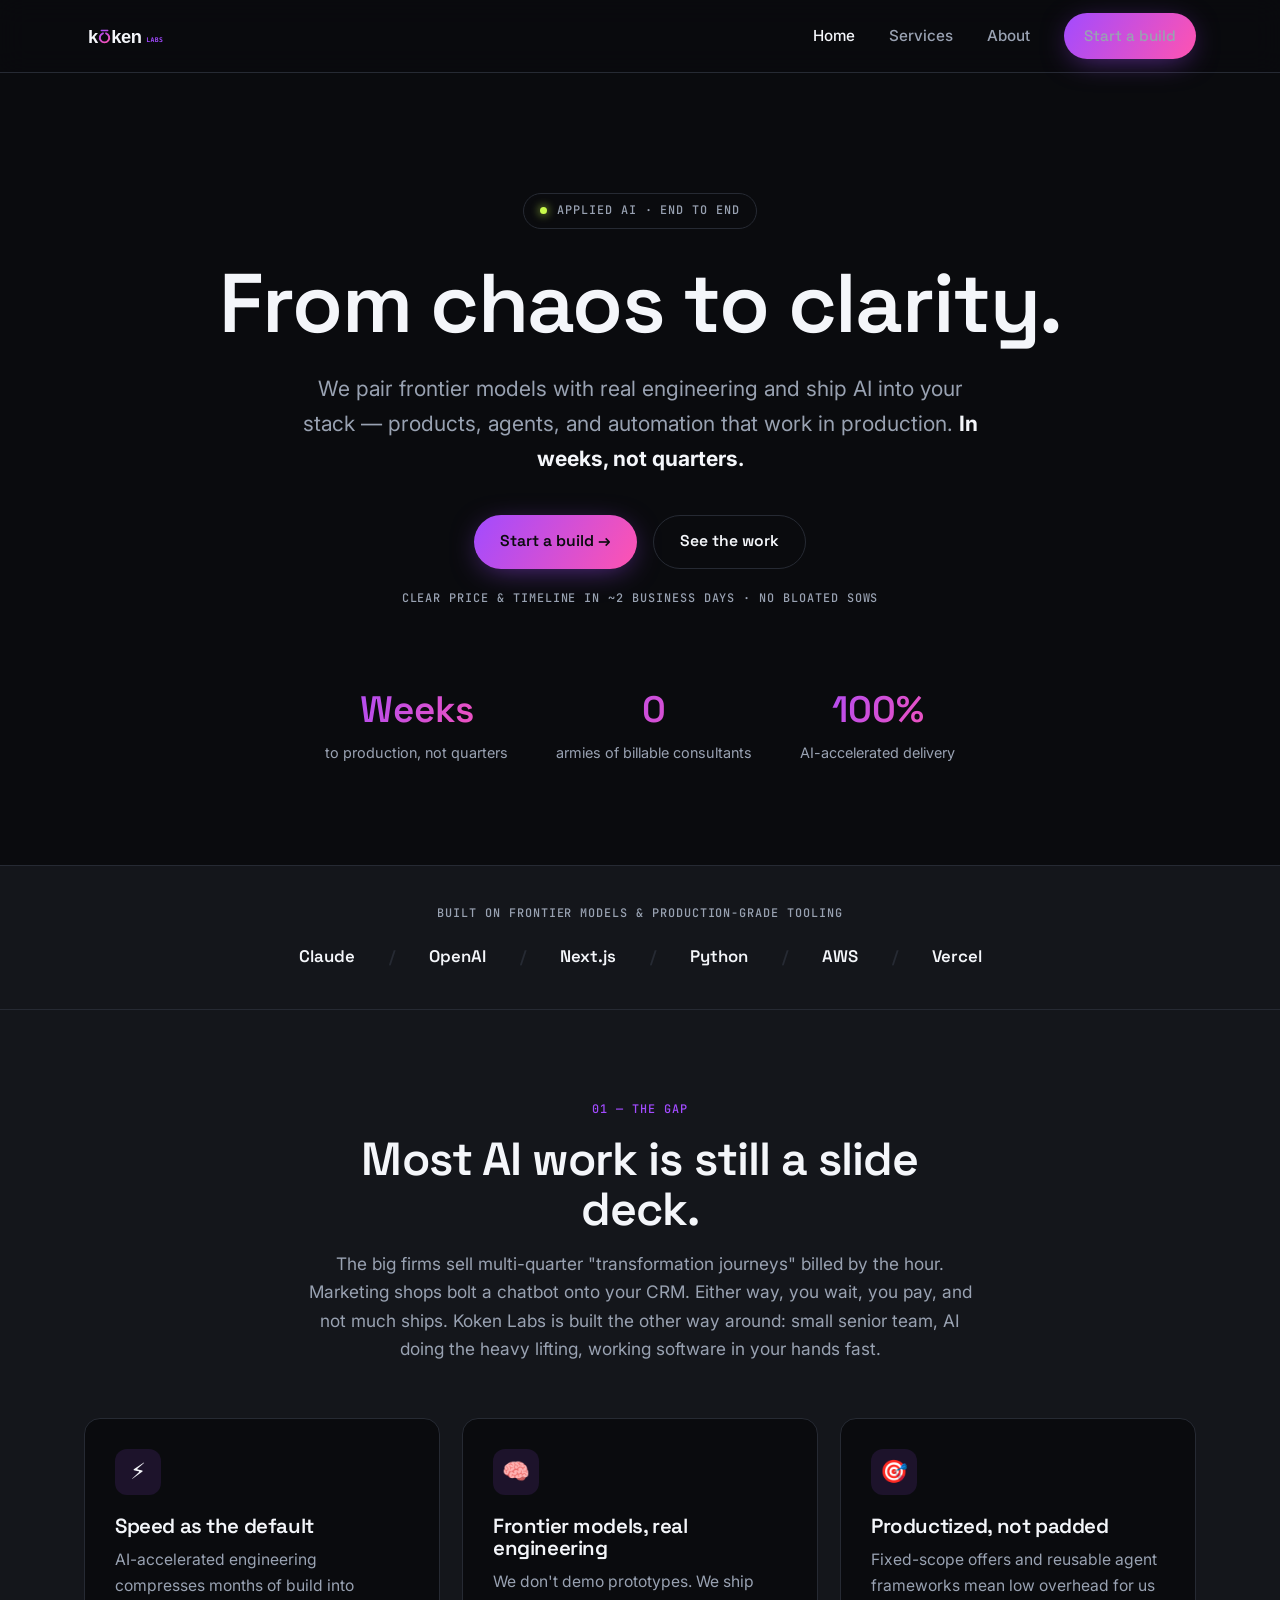
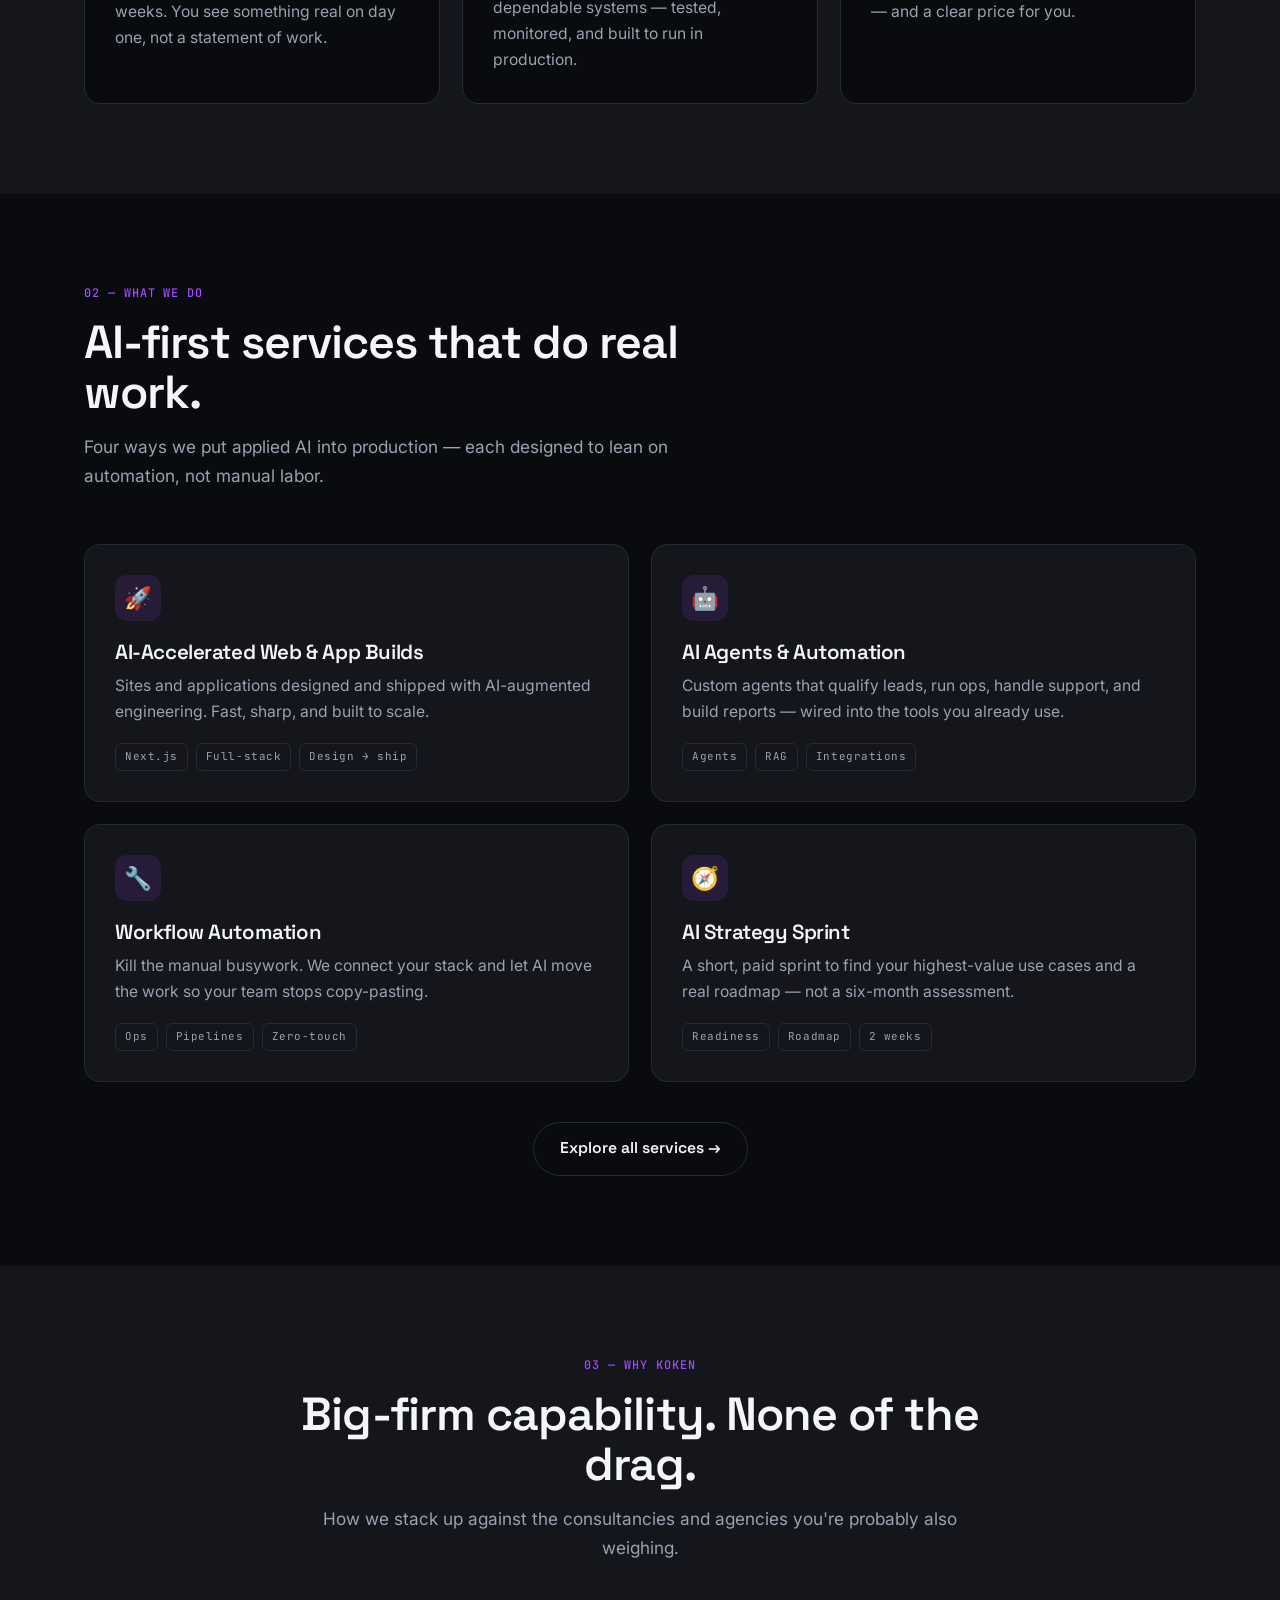
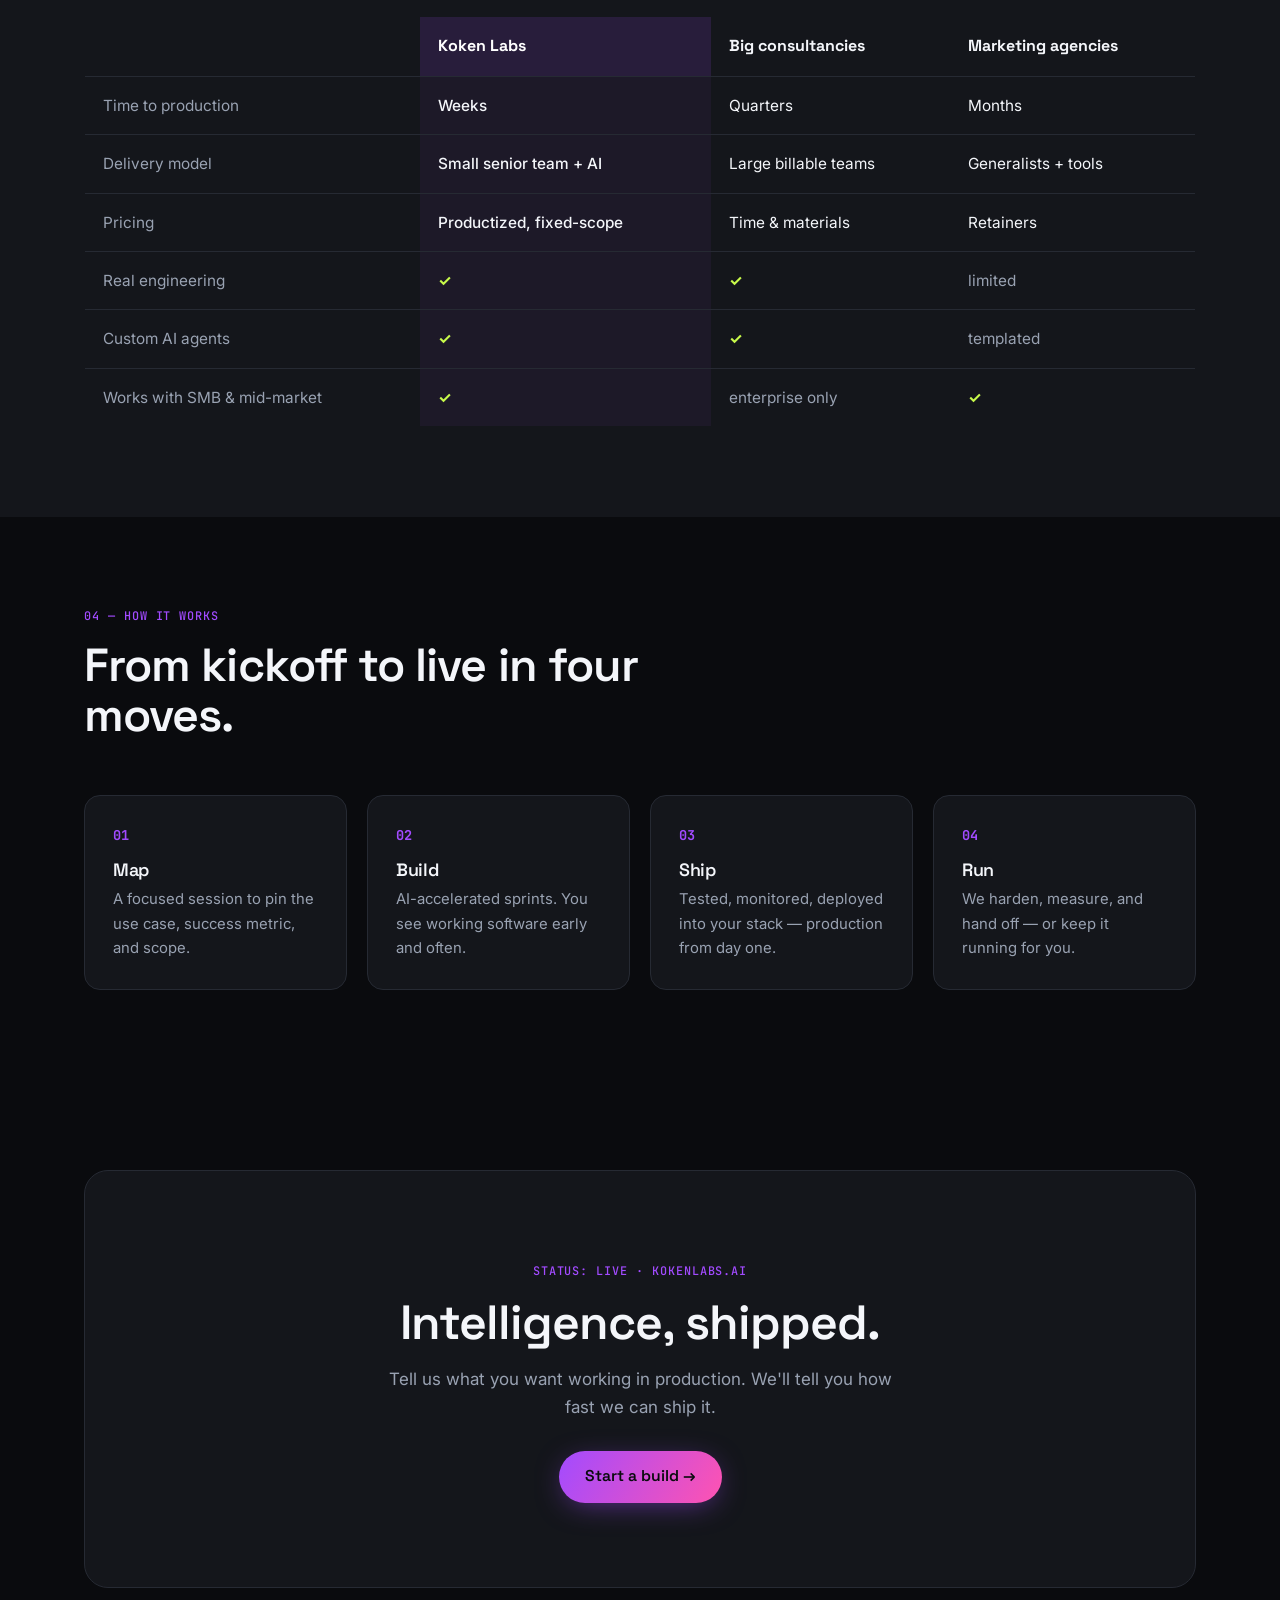
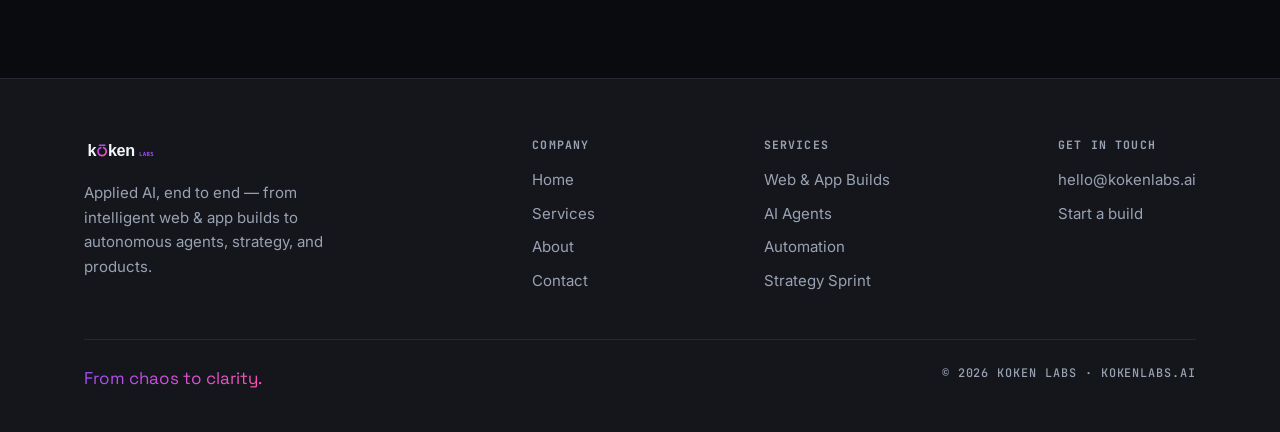
==== index.html @ 0bcb0a0f "Initial commit: Koken Labs marketing site (Home, Services, About, Contact)" ====
<!DOCTYPE html>
<html lang="en">
<head>
<meta charset="UTF-8">
<meta name="viewport" content="width=device-width, initial-scale=1.0">
<title>Koken Labs — Applied AI, shipped in weeks not quarters</title>
<meta name="description" content="Koken Labs ships AI-first products, custom agents, and workflow automation — real engineering plus frontier models, in production in weeks, not quarters.">
<link rel="canonical" href="https://kokenlabs.ai/">
<meta name="robots" content="index,follow">
<meta property="og:type" content="website">
<meta property="og:title" content="Koken Labs — Applied AI, end to end.">
<meta property="og:description" content="AI-first builds, agents, and automation shipped to production in weeks, not quarters.">
<meta property="og:url" content="https://kokenlabs.ai/">
<meta property="og:image" content="https://kokenlabs.ai/assets/kokenlabs-mark.svg">
<meta name="twitter:card" content="summary_large_image">
<meta name="twitter:title" content="Koken Labs — Applied AI, end to end.">
<meta name="twitter:description" content="AI-first builds, agents, and automation shipped to production in weeks, not quarters.">
<meta name="theme-color" content="#0A0B0E">
<link rel="icon" type="image/svg+xml" href="assets/kokenlabs-monogram.svg">
<link rel="preconnect" href="https://fonts.googleapis.com">
<link rel="preconnect" href="https://fonts.gstatic.com" crossorigin>
<link href="https://fonts.googleapis.com/css2?family=Space+Grotesk:wght@500;600&family=Inter:wght@400;500;600&family=JetBrains+Mono:wght@500;700&display=swap" rel="stylesheet">
<link rel="stylesheet" href="styles.css">
<script type="application/ld+json">
{"@context":"https://schema.org","@type":"ProfessionalService","name":"Koken Labs","url":"https://kokenlabs.ai","logo":"https://kokenlabs.ai/assets/kokenlabs-mark.svg","description":"Applied AI consultancy and product studio. AI-first web & app builds, custom AI agents, and workflow automation shipped to production in weeks.","slogan":"From chaos to clarity.","email":"hello@kokenlabs.ai","areaServed":"Global","serviceType":["AI web and app development","AI agents","Workflow automation","AI strategy"]}
</script>
</head>
<body>

<header class="nav">
  <div class="nav-inner">
    <a href="index.html" aria-label="Koken Labs home"><img class="nav-logo" src="assets/kokenlabs-logo-dark.svg" alt="Koken Labs"></a>
    <button class="nav-toggle" aria-label="Toggle menu">☰</button>
    <nav class="nav-links">
      <a href="index.html" class="active">Home</a>
      <a href="services.html">Services</a>
      <a href="about.html">About</a>
      <a href="contact.html" class="btn btn-primary" style="padding:10px 20px">Start a build</a>
    </nav>
  </div>
</header>

<main>
<!-- HERO -->
<section class="hero">
  <div class="wrap">
    <span class="eyebrow mono"><span class="dot"></span> Applied AI · end to end</span>
    <h1 class="display">From chaos to clarity.</h1>
    <p class="lede">We pair frontier models with real engineering and ship AI into your stack — products, agents, and automation that work in production. <strong style="color:var(--cloud)">In weeks, not quarters.</strong></p>
    <div class="hero-cta">
      <a href="contact.html" class="btn btn-primary">Start a build →</a>
      <a href="services.html" class="btn btn-ghost">See the work</a>
    </div>
    <p class="mono" style="color:var(--mist);margin-top:20px">Clear price &amp; timeline in ~2 business days · no bloated SOWs</p>
    <div class="hero-stats">
      <div class="stat"><div class="n grad-text">Weeks</div><div class="l">to production, not quarters</div></div>
      <div class="stat"><div class="n grad-text">0</div><div class="l">armies of billable consultants</div></div>
      <div class="stat"><div class="n grad-text">100%</div><div class="l">AI-accelerated delivery</div></div>
    </div>
  </div>
</section>

<!-- TRUST STRIP -->
<section style="padding:38px 0;border-top:1px solid var(--steel);border-bottom:1px solid var(--steel)" class="alt">
  <div class="wrap" style="text-align:center">
    <p class="mono" style="color:var(--mist);margin-bottom:20px">Built on frontier models &amp; production-grade tooling</p>
    <div style="display:flex;flex-wrap:wrap;gap:14px 34px;justify-content:center;align-items:center;font-family:'Space Grotesk',sans-serif;font-weight:600;font-size:1.05rem;color:var(--cloud)">
      <span>Claude</span><span style="color:var(--steel)">/</span>
      <span>OpenAI</span><span style="color:var(--steel)">/</span>
      <span>Next.js</span><span style="color:var(--steel)">/</span>
      <span>Python</span><span style="color:var(--steel)">/</span>
      <span>AWS</span><span style="color:var(--steel)">/</span>
      <span>Vercel</span>
    </div>
  </div>
</section>

<!-- PROBLEM / STORY -->
<section class="alt">
  <div class="wrap">
    <div class="section-head center reveal">
      <span class="mono">01 — The gap</span>
      <h2>Most AI work is still a slide deck.</h2>
      <p>The big firms sell multi-quarter "transformation journeys" billed by the hour. Marketing shops bolt a chatbot onto your CRM. Either way, you wait, you pay, and not much ships. Koken Labs is built the other way around: small senior team, AI doing the heavy lifting, working software in your hands fast.</p>
    </div>
    <div class="grid g3">
      <div class="card reveal"><div class="ico">⚡</div><h3>Speed as the default</h3><p>AI-accelerated engineering compresses months of build into weeks. You see something real on day one, not a statement of work.</p></div>
      <div class="card reveal"><div class="ico">🧠</div><h3>Frontier models, real engineering</h3><p>We don't demo prototypes. We ship dependable systems — tested, monitored, and built to run in production.</p></div>
      <div class="card reveal"><div class="ico">🎯</div><h3>Productized, not padded</h3><p>Fixed-scope offers and reusable agent frameworks mean low overhead for us — and a clear price for you.</p></div>
    </div>
  </div>
</section>

<!-- SERVICES -->
<section>
  <div class="wrap">
    <div class="section-head reveal">
      <span class="mono">02 — What we do</span>
      <h2>AI-first services that do real work.</h2>
      <p>Four ways we put applied AI into production — each designed to lean on automation, not manual labor.</p>
    </div>
    <div class="grid g2">
      <div class="card reveal"><div class="ico">🚀</div><h3>AI-Accelerated Web &amp; App Builds</h3><p>Sites and applications designed and shipped with AI-augmented engineering. Fast, sharp, and built to scale.</p><div class="tags"><span class="tag">Next.js</span><span class="tag">Full-stack</span><span class="tag">Design → ship</span></div></div>
      <div class="card reveal"><div class="ico">🤖</div><h3>AI Agents &amp; Automation</h3><p>Custom agents that qualify leads, run ops, handle support, and build reports — wired into the tools you already use.</p><div class="tags"><span class="tag">Agents</span><span class="tag">RAG</span><span class="tag">Integrations</span></div></div>
      <div class="card reveal"><div class="ico">🔧</div><h3>Workflow Automation</h3><p>Kill the manual busywork. We connect your stack and let AI move the work so your team stops copy-pasting.</p><div class="tags"><span class="tag">Ops</span><span class="tag">Pipelines</span><span class="tag">Zero-touch</span></div></div>
      <div class="card reveal"><div class="ico">🧭</div><h3>AI Strategy Sprint</h3><p>A short, paid sprint to find your highest-value use cases and a real roadmap — not a six-month assessment.</p><div class="tags"><span class="tag">Readiness</span><span class="tag">Roadmap</span><span class="tag">2 weeks</span></div></div>
    </div>
    <div style="text-align:center;margin-top:40px" class="reveal"><a href="services.html" class="btn btn-ghost">Explore all services →</a></div>
  </div>
</section>

<!-- COMPARISON -->
<section class="alt">
  <div class="wrap">
    <div class="section-head center reveal">
      <span class="mono">03 — Why Koken</span>
      <h2>Big-firm capability. None of the drag.</h2>
      <p>How we stack up against the consultancies and agencies you're probably also weighing.</p>
    </div>
    <div class="reveal" style="overflow-x:auto">
    <table class="compare">
      <thead><tr><th></th><th class="us">Koken Labs</th><th>Big consultancies</th><th>Marketing agencies</th></tr></thead>
      <tbody>
        <tr><td>Time to production</td><td class="us">Weeks</td><td>Quarters</td><td>Months</td></tr>
        <tr><td>Delivery model</td><td class="us">Small senior team + AI</td><td>Large billable teams</td><td>Generalists + tools</td></tr>
        <tr><td>Pricing</td><td class="us">Productized, fixed-scope</td><td>Time &amp; materials</td><td>Retainers</td></tr>
        <tr><td>Real engineering</td><td class="us"><span class="check">✓</span></td><td><span class="check">✓</span></td><td><span class="cross">limited</span></td></tr>
        <tr><td>Custom AI agents</td><td class="us"><span class="check">✓</span></td><td><span class="check">✓</span></td><td><span class="cross">templated</span></td></tr>
        <tr><td>Works with SMB &amp; mid-market</td><td class="us"><span class="check">✓</span></td><td><span class="cross">enterprise only</span></td><td><span class="check">✓</span></td></tr>
      </tbody>
    </table>
    </div>
  </div>
</section>

<!-- PROCESS -->
<section>
  <div class="wrap">
    <div class="section-head reveal">
      <span class="mono">04 — How it works</span>
      <h2>From kickoff to live in four moves.</h2>
    </div>
    <div class="steps">
      <div class="step reveal"><h4>Map</h4><p>A focused session to pin the use case, success metric, and scope.</p></div>
      <div class="step reveal"><h4>Build</h4><p>AI-accelerated sprints. You see working software early and often.</p></div>
      <div class="step reveal"><h4>Ship</h4><p>Tested, monitored, deployed into your stack — production from day one.</p></div>
      <div class="step reveal"><h4>Run</h4><p>We harden, measure, and hand off — or keep it running for you.</p></div>
    </div>
  </div>
</section>

<!-- CTA -->
<section>
  <div class="wrap">
    <div class="cta-band reveal">
      <span class="mono" style="color:var(--nova-violet)">STATUS: LIVE · kokenlabs.ai</span>
      <h2 style="margin-top:14px">Intelligence, shipped.</h2>
      <p>Tell us what you want working in production. We'll tell you how fast we can ship it.</p>
      <a href="contact.html" class="btn btn-primary">Start a build →</a>
    </div>
  </div>
</section>
</main>

<footer>
  <div class="wrap">
    <div class="foot-grid">
      <div class="foot-col" style="max-width:280px">
        <img class="foot-logo" src="assets/kokenlabs-logo-dark.svg" alt="Koken Labs">
        <p style="color:var(--mist);font-size:.94rem">Applied AI, end to end — from intelligent web &amp; app builds to autonomous agents, strategy, and products.</p>
      </div>
      <div class="foot-col">
        <h5>Company</h5>
        <a href="index.html">Home</a>
        <a href="services.html">Services</a>
        <a href="about.html">About</a>
        <a href="contact.html">Contact</a>
      </div>
      <div class="foot-col">
        <h5>Services</h5>
        <a href="services.html#builds">Web &amp; App Builds</a>
        <a href="services.html#agents">AI Agents</a>
        <a href="services.html#automation">Automation</a>
        <a href="services.html#strategy">Strategy Sprint</a>
      </div>
      <div class="foot-col">
        <h5>Get in touch</h5>
        <a href="mailto:hello@kokenlabs.ai">hello@kokenlabs.ai</a>
        <a href="contact.html">Start a build</a>
      </div>
    </div>
    <div class="foot-bottom">
      <span class="tagline-foot grad-text">From chaos to clarity.</span>
      <span class="mono">© 2026 Koken Labs · kokenlabs.ai</span>
    </div>
  </div>
</footer>
<script src="site.js"></script>
</body>
</html>
---- styles.css ----
/* ===== Koken Labs — brand stylesheet v1.0 ===== */
:root{
  --obsidian:#0A0B0E;
  --carbon:#14161B;
  --steel:#262A33;
  --nova-violet:#A24BFF;
  --nova-pink:#FF53B1;
  --volt:#C8FA4B;
  --cloud:#F4F6FA;
  --mist:#99A2B2;
  --nova:linear-gradient(120deg,#A24BFF 0%,#FF53B1 100%);
  --radius:16px;
  --maxw:1160px;
  --ease:cubic-bezier(.22,1,.36,1);
}
*{box-sizing:border-box;margin:0;padding:0}
html{scroll-behavior:smooth}
body{
  background:var(--obsidian);
  color:var(--cloud);
  font-family:'Inter',system-ui,sans-serif;
  font-size:17px;line-height:1.65;
  -webkit-font-smoothing:antialiased;
  overflow-x:hidden;
}
h1,h2,h3,h4{font-family:'Space Grotesk',sans-serif;font-weight:600;line-height:1.08;letter-spacing:-.02em}
a{color:inherit;text-decoration:none}
img,svg{display:block;max-width:100%}
.mono{font-family:'JetBrains Mono',monospace;font-weight:500;letter-spacing:.08em;text-transform:uppercase;font-size:.74rem}
.wrap{max-width:var(--maxw);margin:0 auto;padding:0 24px}
.grad-text{background:var(--nova);-webkit-background-clip:text;background-clip:text;color:transparent}

/* ---- nav ---- */
.nav{position:sticky;top:0;z-index:50;backdrop-filter:blur(14px);background:rgba(10,11,14,.72);border-bottom:1px solid var(--steel)}
.nav-inner{display:flex;align-items:center;justify-content:space-between;height:72px;max-width:var(--maxw);margin:0 auto;padding:0 24px}
.nav-logo{height:34px;width:auto}
.nav-links{display:flex;gap:34px;align-items:center}
.nav-links a{color:var(--mist);font-size:.95rem;font-weight:500;transition:color .2s var(--ease)}
.nav-links a:hover,.nav-links a.active{color:var(--cloud)}
.nav-toggle{display:none;background:none;border:0;color:var(--cloud);cursor:pointer}

/* ---- buttons ---- */
.btn{display:inline-flex;align-items:center;gap:9px;font-family:'Space Grotesk',sans-serif;font-weight:600;font-size:.98rem;padding:13px 26px;border-radius:999px;cursor:pointer;border:0;transition:transform .2s var(--ease),box-shadow .25s var(--ease)}
.btn-primary{background:var(--nova);color:#0A0B0E;box-shadow:0 6px 30px -8px rgba(162,75,255,.6)}
.btn-primary:hover{transform:translateY(-2px);box-shadow:0 12px 40px -8px rgba(255,83,177,.65)}
.btn-ghost{background:transparent;color:var(--cloud);border:1px solid var(--steel)}
.btn-ghost:hover{border-color:var(--nova-violet);color:#fff}
.btn-volt{background:var(--volt);color:#0A0B0E}
.btn-volt:hover{transform:translateY(-2px)}

/* ---- hero ---- */
.hero{position:relative;padding:120px 0 100px;text-align:center;overflow:hidden}
.hero::before{content:"";position:absolute;inset:0;background:radial-gradient(closest-side at 50% 0%,rgba(162,75,255,.20),transparent 70%);pointer-events:none}
.hero .wrap{position:relative;z-index:1}
.eyebrow{color:var(--mist);display:inline-flex;align-items:center;gap:10px;border:1px solid var(--steel);border-radius:999px;padding:7px 16px;margin-bottom:30px}
.eyebrow .dot{width:7px;height:7px;border-radius:50%;background:var(--volt);box-shadow:0 0 10px var(--volt)}
h1.display{font-size:clamp(2.7rem,7vw,5.2rem);margin-bottom:24px}
.hero p.lede{font-size:clamp(1.05rem,2.2vw,1.32rem);color:var(--mist);max-width:680px;margin:0 auto 38px}
.hero-cta{display:flex;gap:16px;justify-content:center;flex-wrap:wrap}
.hero-stats{display:flex;gap:48px;justify-content:center;flex-wrap:wrap;margin-top:72px}
.hero-stats .stat .n{font-family:'Space Grotesk',sans-serif;font-size:2.3rem;font-weight:600}
.hero-stats .stat .l{color:var(--mist);font-size:.9rem}

/* ---- sections ---- */
section{padding:90px 0}
.section-head{max-width:680px;margin-bottom:54px}
.section-head.center{margin-left:auto;margin-right:auto;text-align:center}
.section-head .mono{color:var(--nova-violet);display:block;margin-bottom:14px}
.section-head h2{font-size:clamp(1.9rem,4vw,2.9rem);margin-bottom:16px}
.section-head p{color:var(--mist);font-size:1.08rem}
.alt{background:var(--carbon)}

/* ---- cards / grid ---- */
.grid{display:grid;gap:22px}
.g3{grid-template-columns:repeat(3,1fr)}
.g2{grid-template-columns:repeat(2,1fr)}
.g4{grid-template-columns:repeat(4,1fr)}
.card{background:var(--carbon);border:1px solid var(--steel);border-radius:var(--radius);padding:30px;transition:transform .25s var(--ease),border-color .25s var(--ease)}
.alt .card{background:var(--obsidian)}
.card:hover{transform:translateY(-4px);border-color:var(--nova-violet)}
.card .ico{width:46px;height:46px;border-radius:12px;display:grid;place-items:center;background:rgba(162,75,255,.12);margin-bottom:20px;font-size:1.4rem}
.card h3{font-size:1.28rem;margin-bottom:10px}
.card p{color:var(--mist);font-size:.98rem}
.card .tags{margin-top:18px;display:flex;flex-wrap:wrap;gap:8px}
.tag{font-family:'JetBrains Mono',monospace;font-size:.68rem;letter-spacing:.05em;color:var(--mist);border:1px solid var(--steel);border-radius:6px;padding:4px 9px}

/* ---- comparison table ---- */
.compare{width:100%;border-collapse:collapse;font-size:.96rem;border:1px solid var(--steel);border-radius:var(--radius);overflow:hidden}
.compare th,.compare td{padding:16px 18px;text-align:left;border-bottom:1px solid var(--steel)}
.compare thead th{font-family:'Space Grotesk',sans-serif;font-size:1rem}
.compare thead th.us{background:rgba(162,75,255,.14);color:#fff}
.compare td.us{background:rgba(162,75,255,.06);color:var(--cloud);font-weight:500}
.compare tbody tr:last-child td{border-bottom:0}
.compare td:first-child{color:var(--mist)}
.check{color:var(--volt);font-weight:700}
.cross{color:var(--mist)}

/* ---- steps ---- */
.steps{counter-reset:step;display:grid;gap:20px;grid-template-columns:repeat(4,1fr)}
.step{position:relative;padding:28px;border:1px solid var(--steel);border-radius:var(--radius);background:var(--carbon)}
.step::before{counter-increment:step;content:"0" counter(step);font-family:'JetBrains Mono',monospace;font-weight:700;font-size:.85rem;color:var(--nova-violet);display:block;margin-bottom:14px}
.step h4{font-size:1.12rem;margin-bottom:8px}
.step p{color:var(--mist);font-size:.93rem}

/* ---- cta band ---- */
.cta-band{position:relative;text-align:center;padding:84px 24px;border-radius:24px;background:var(--carbon);border:1px solid var(--steel);overflow:hidden}
.cta-band::before{content:"";position:absolute;inset:-2px;background:radial-gradient(closest-side at 50% 120%,rgba(255,83,177,.25),transparent 70%)}
.cta-band>*{position:relative;z-index:1}
.cta-band h2{font-size:clamp(1.9rem,4vw,3rem);margin-bottom:16px}
.cta-band p{color:var(--mist);max-width:520px;margin:0 auto 30px}

/* ---- footer ---- */
footer{border-top:1px solid var(--steel);padding:56px 0 40px;background:var(--carbon)}
.foot-grid{display:flex;justify-content:space-between;gap:40px;flex-wrap:wrap;margin-bottom:36px}
.foot-logo{height:30px;margin-bottom:16px}
.foot-col h5{font-family:'JetBrains Mono',monospace;font-size:.72rem;letter-spacing:.1em;text-transform:uppercase;color:var(--mist);margin-bottom:14px}
.foot-col a{display:block;color:var(--mist);font-size:.94rem;margin-bottom:9px;transition:color .2s}
.foot-col a:hover{color:var(--cloud)}
.foot-bottom{border-top:1px solid var(--steel);padding-top:24px;display:flex;justify-content:space-between;flex-wrap:wrap;gap:12px;color:var(--mist)}
.tagline-foot{font-family:'Space Grotesk',sans-serif}

/* ---- forms ---- */
.form{max-width:560px}
.field{margin-bottom:20px}
.field label{display:block;font-size:.9rem;margin-bottom:8px;color:var(--cloud)}
.field input,.field textarea,.field select{width:100%;background:var(--obsidian);border:1px solid var(--steel);border-radius:12px;padding:13px 15px;color:var(--cloud);font-family:inherit;font-size:1rem;transition:border-color .2s}
.field input:focus,.field textarea:focus,.field select:focus{outline:none;border-color:var(--nova-violet)}
.field textarea{min-height:130px;resize:vertical}

/* ---- about / prose ---- */
.lede-block{max-width:760px}
.lede-block p{color:var(--mist);font-size:1.12rem;margin-bottom:20px}
.values{display:grid;grid-template-columns:repeat(2,1fr);gap:20px}
.value{padding:26px;border:1px solid var(--steel);border-radius:var(--radius);background:var(--carbon)}
.value h4{font-size:1.12rem;margin-bottom:8px}
.value p{color:var(--mist);font-size:.96rem}

/* ---- contact ---- */
.contact-grid{display:grid;grid-template-columns:1.3fr .9fr;gap:48px}
@media(max-width:800px){.contact-grid{grid-template-columns:1fr;gap:32px}}

/* ---- reveal anim ---- */
.reveal{opacity:0;transform:translateY(22px);transition:opacity .7s var(--ease),transform .7s var(--ease)}
.reveal.in{opacity:1;transform:none}

/* ---- responsive ---- */
@media(max-width:900px){
  .g3,.g4,.steps,.values{grid-template-columns:1fr 1fr}
  .foot-grid{gap:28px}
}
@media(max-width:680px){
  .nav-links{position:fixed;inset:72px 0 auto 0;flex-direction:column;background:var(--carbon);border-bottom:1px solid var(--steel);padding:24px;gap:20px;transform:translateY(-130%);transition:transform .3s var(--ease)}
  .nav-links.open{transform:none}
  .nav-toggle{display:block}
  .g2,.g3,.g4,.steps,.values{grid-template-columns:1fr}
  section{padding:64px 0}
  .hero{padding:80px 0 64px}
  .hero-stats{gap:30px}
  .compare{font-size:.84rem}
  .compare th,.compare td{padding:11px 10px}
}
@media(prefers-reduced-motion:reduce){.reveal{opacity:1;transform:none;transition:none}html{scroll-behavior:auto}}
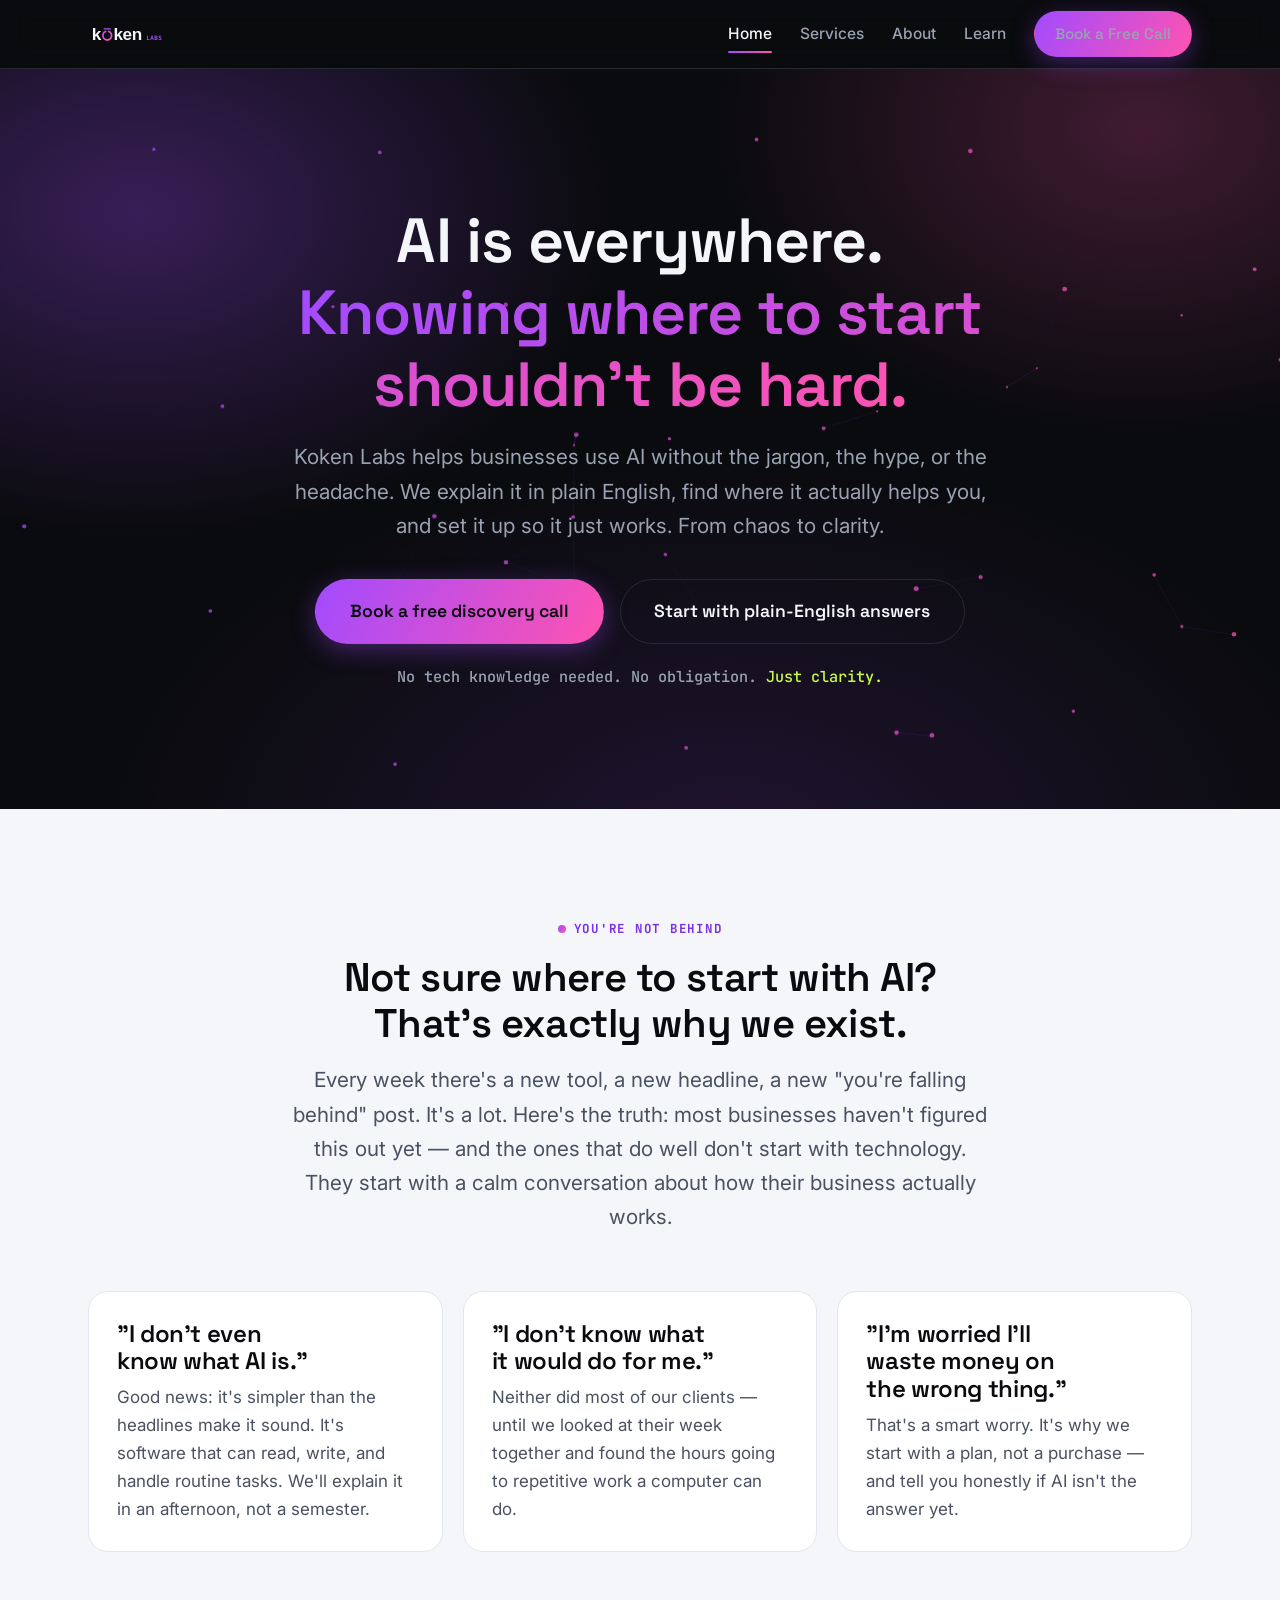
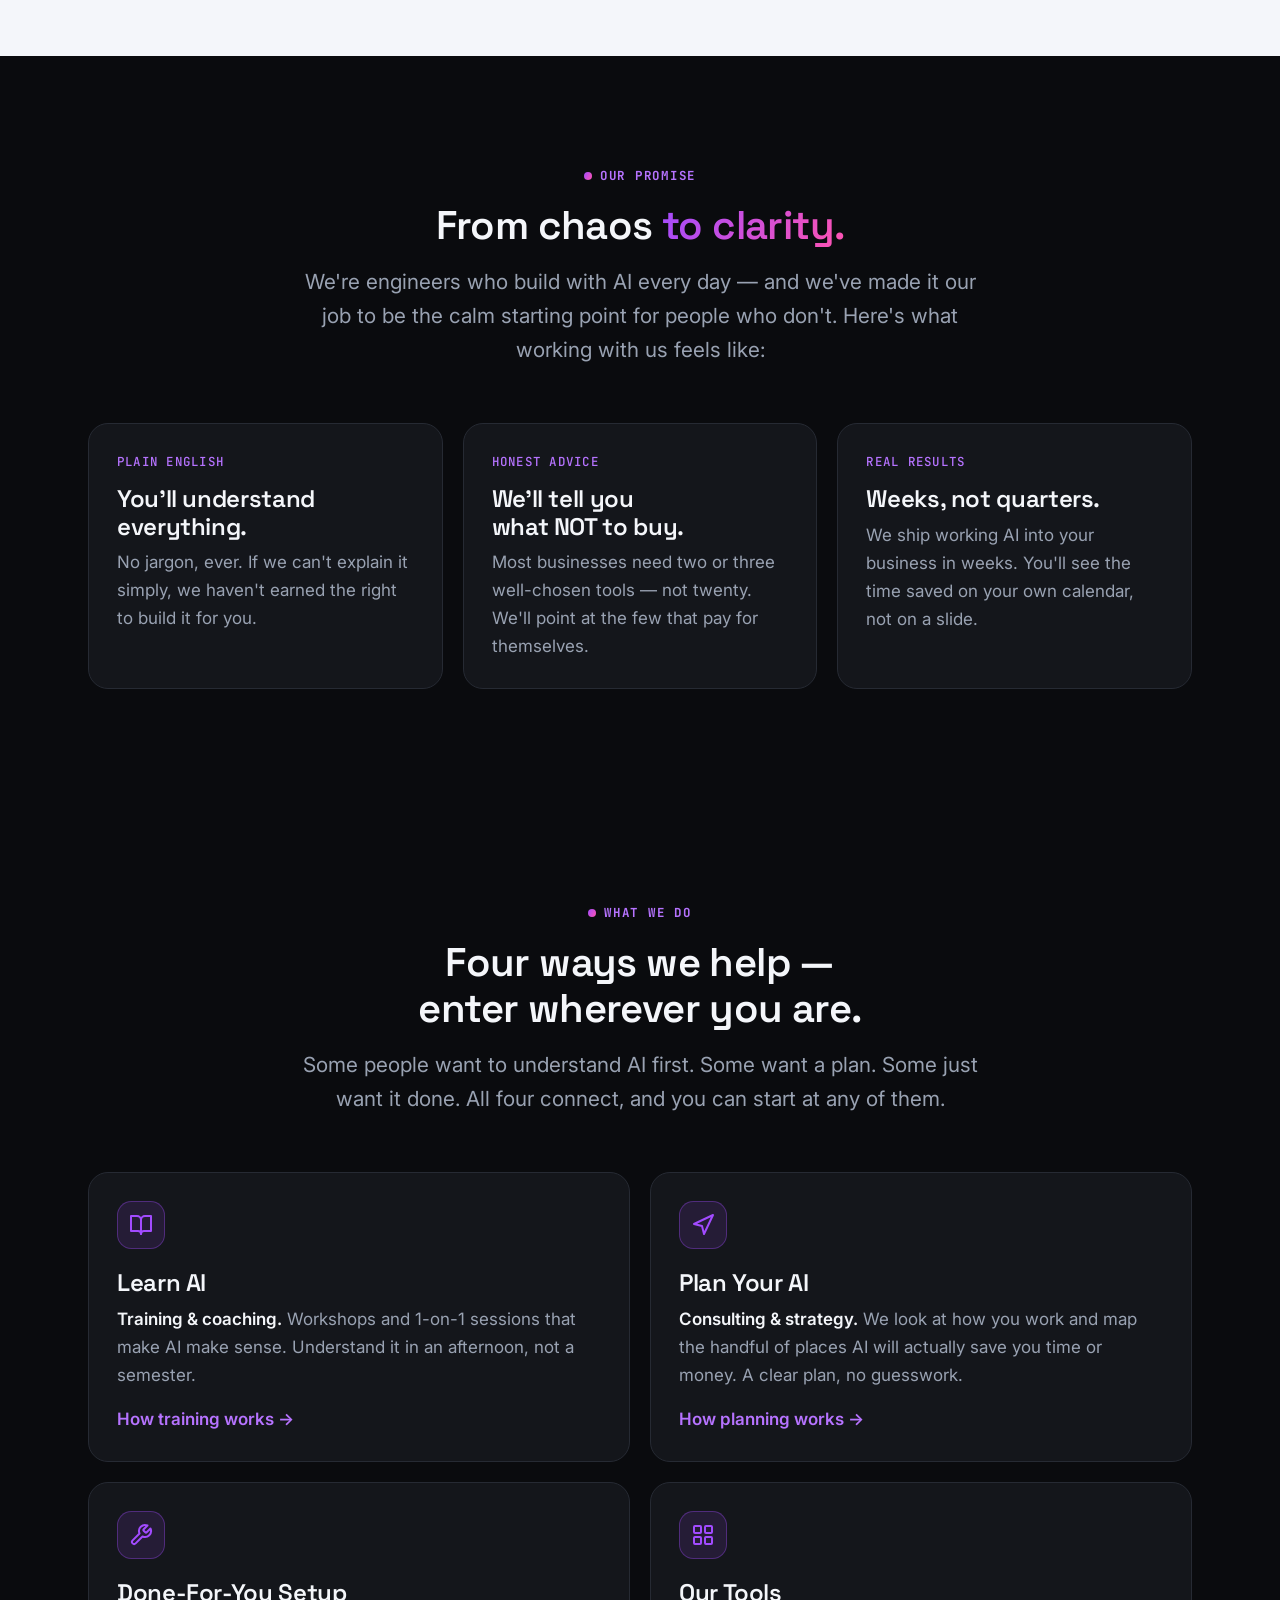
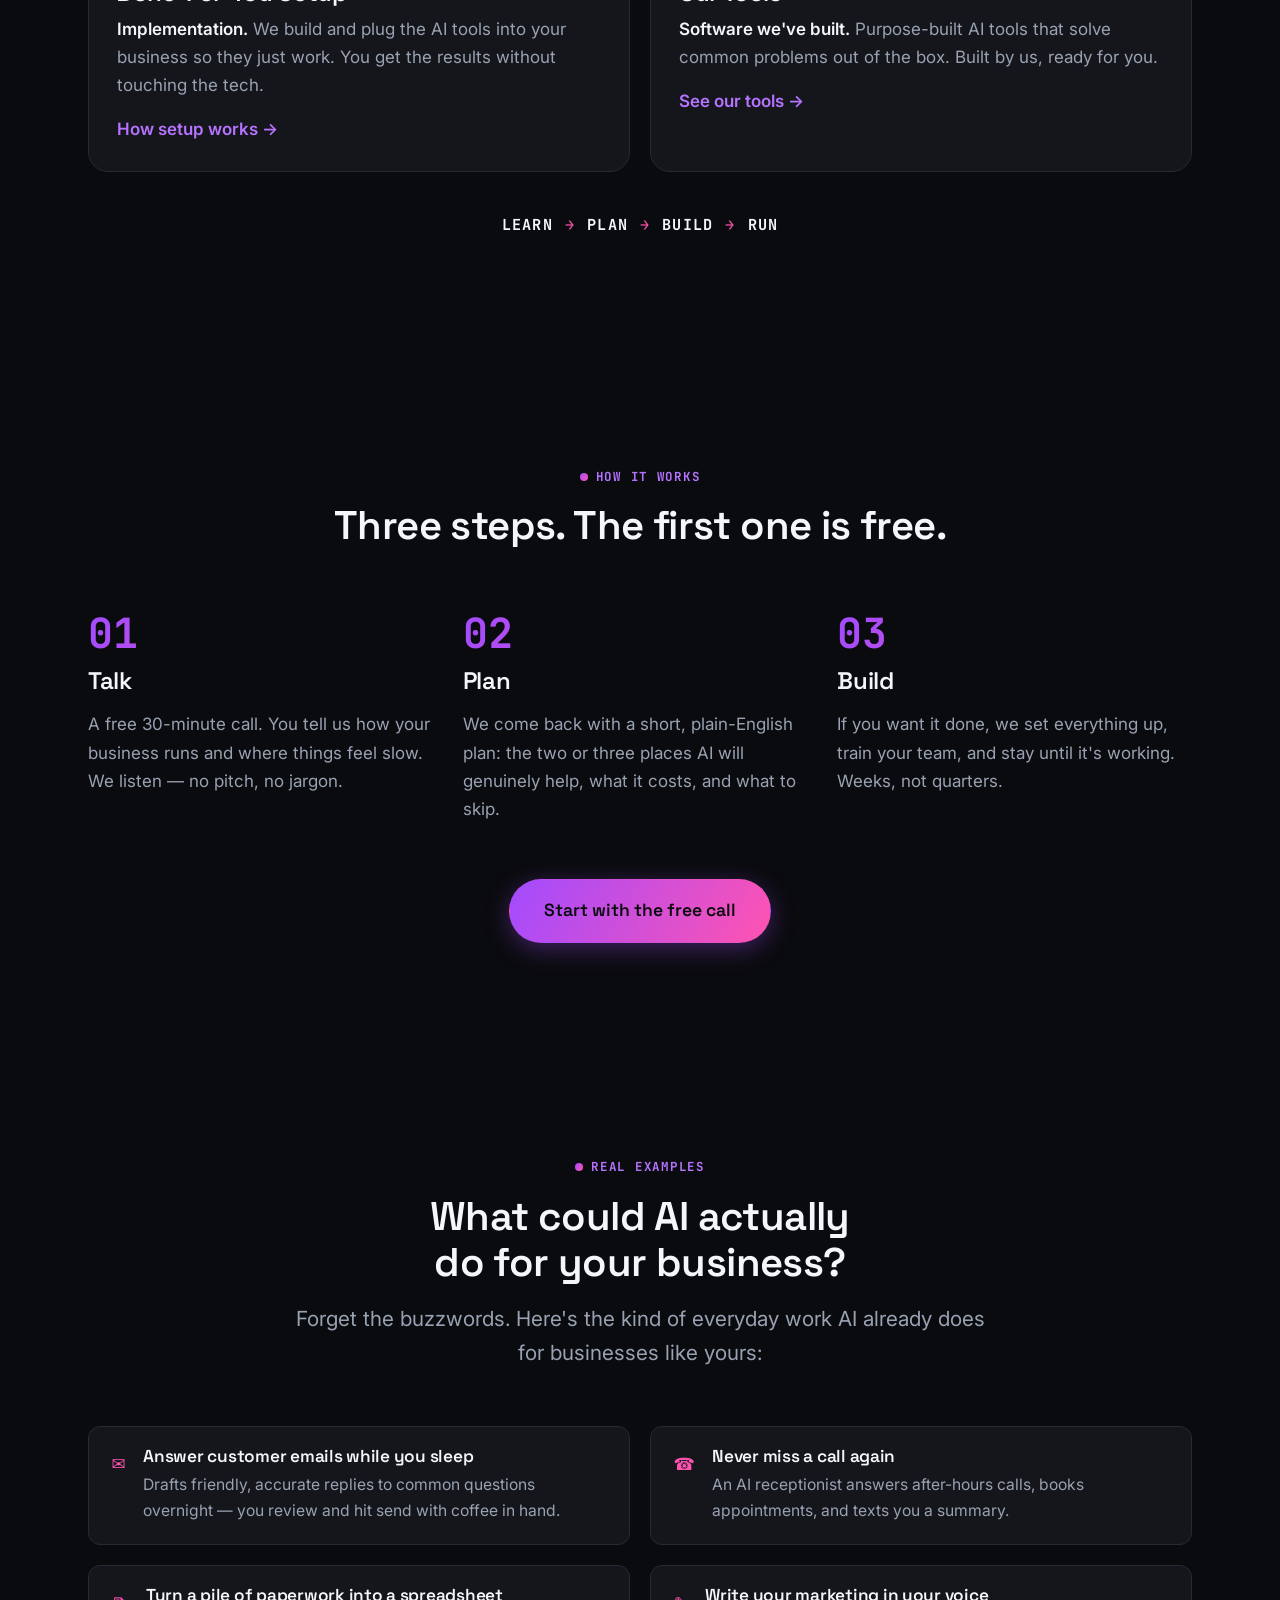
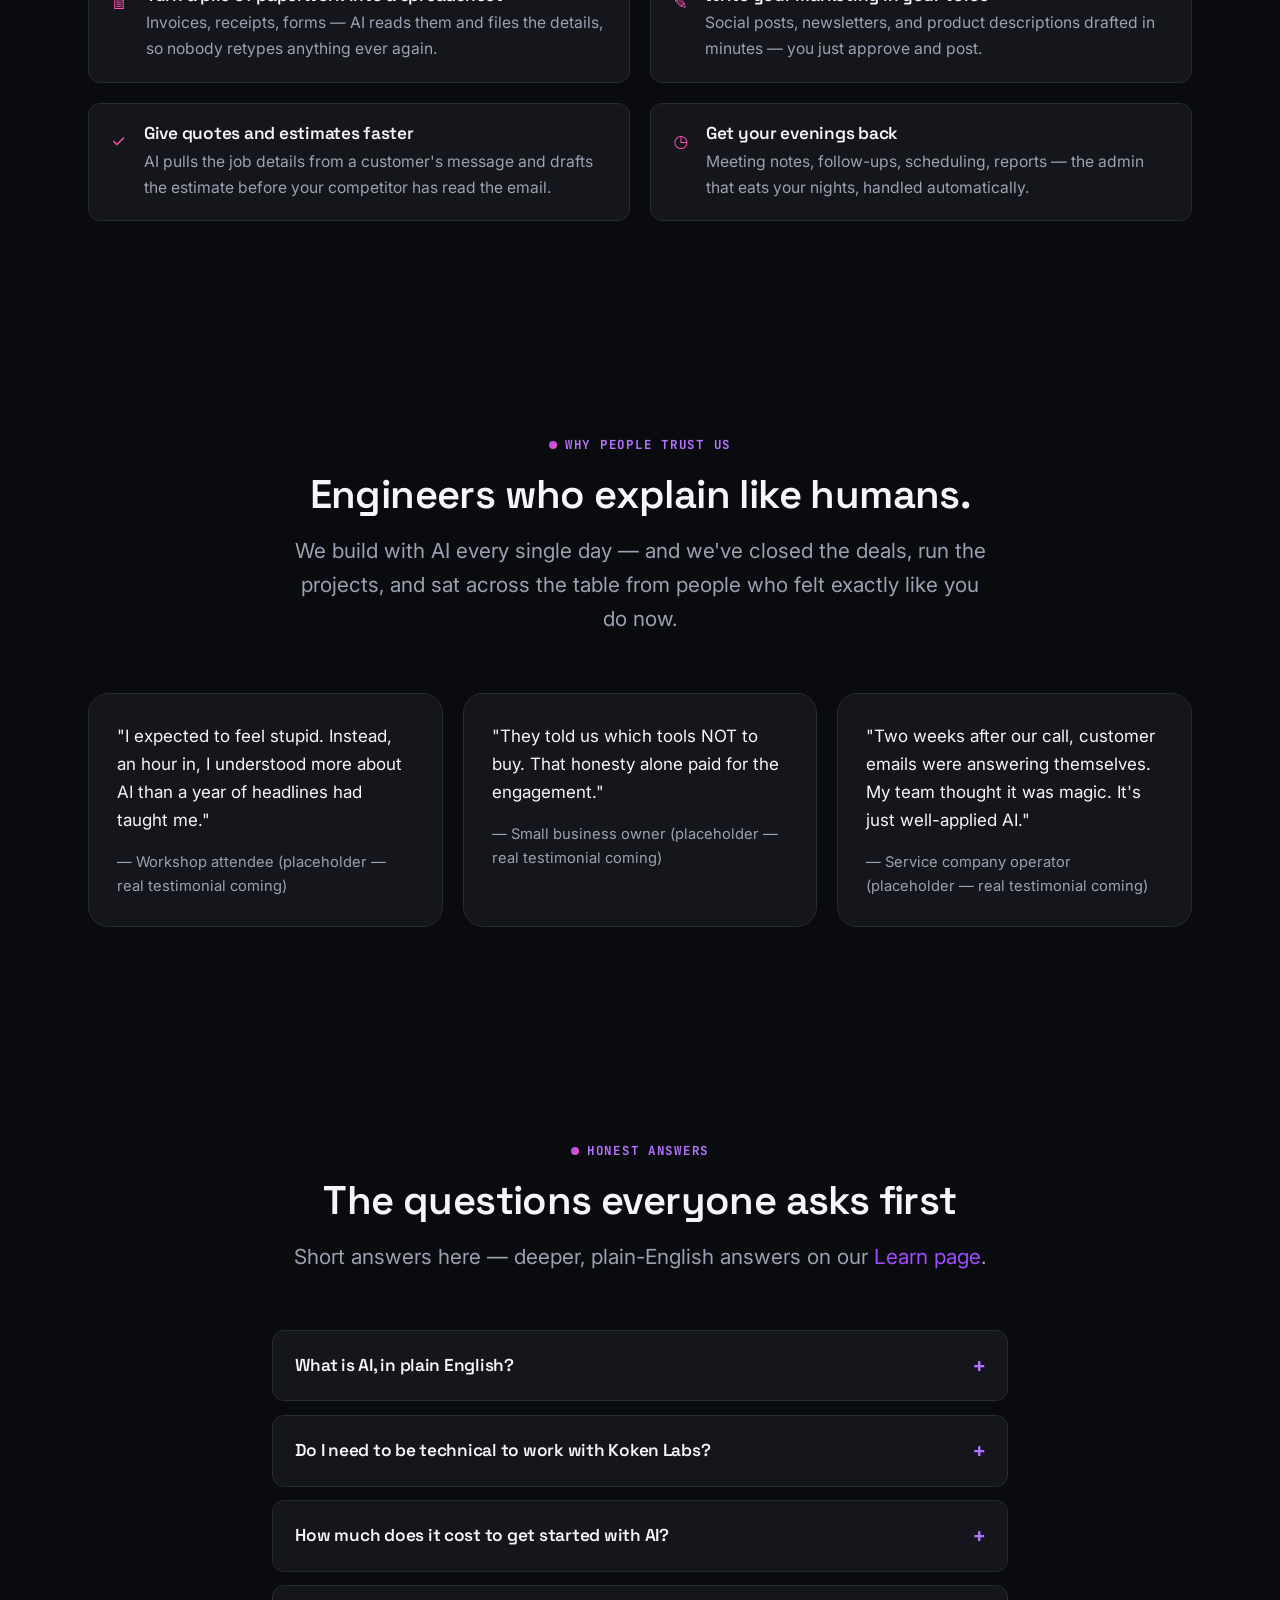
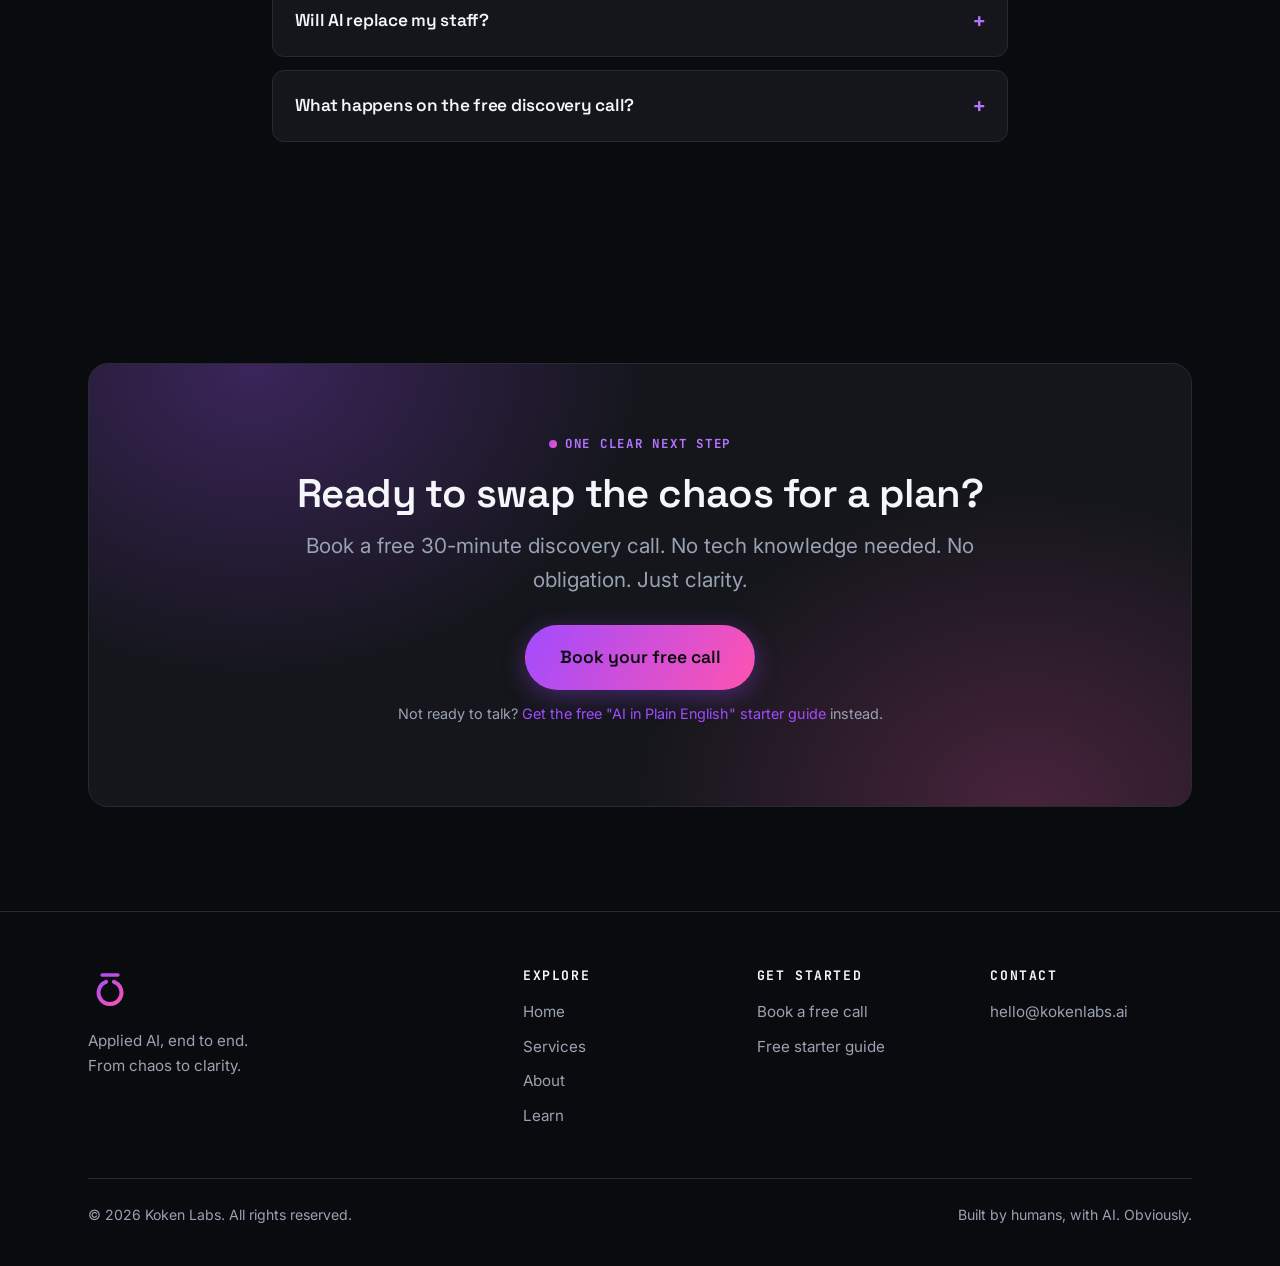
==== commit 85648d1c: "Rebuild site for AI-anxious beginners: 5-page structure, plain-English copy, GEO/SEO schema - New Le" ====
--- a/index.html
+++ b/index.html
@@ -1,200 +1,410 @@
 <!DOCTYPE html>
-<html lang="en">
+<html lang="en" class="no-js">
 <head>
-<meta charset="UTF-8">
-<meta name="viewport" content="width=device-width, initial-scale=1.0">
-<title>Koken Labs — Applied AI, shipped in weeks not quarters</title>
-<meta name="description" content="Koken Labs ships AI-first products, custom agents, and workflow automation — real engineering plus frontier models, in production in weeks, not quarters.">
-<link rel="canonical" href="https://kokenlabs.ai/">
-<meta name="robots" content="index,follow">
-<meta property="og:type" content="website">
-<meta property="og:title" content="Koken Labs — Applied AI, end to end.">
-<meta property="og:description" content="AI-first builds, agents, and automation shipped to production in weeks, not quarters.">
-<meta property="og:url" content="https://kokenlabs.ai/">
-<meta property="og:image" content="https://kokenlabs.ai/assets/kokenlabs-mark.svg">
-<meta name="twitter:card" content="summary_large_image">
-<meta name="twitter:title" content="Koken Labs — Applied AI, end to end.">
-<meta name="twitter:description" content="AI-first builds, agents, and automation shipped to production in weeks, not quarters.">
-<meta name="theme-color" content="#0A0B0E">
-<link rel="icon" type="image/svg+xml" href="assets/kokenlabs-monogram.svg">
-<link rel="preconnect" href="https://fonts.googleapis.com">
-<link rel="preconnect" href="https://fonts.gstatic.com" crossorigin>
-<link href="https://fonts.googleapis.com/css2?family=Space+Grotesk:wght@500;600&family=Inter:wght@400;500;600&family=JetBrains+Mono:wght@500;700&display=swap" rel="stylesheet">
-<link rel="stylesheet" href="styles.css">
-<script type="application/ld+json">
-{"@context":"https://schema.org","@type":"ProfessionalService","name":"Koken Labs","url":"https://kokenlabs.ai","logo":"https://kokenlabs.ai/assets/kokenlabs-mark.svg","description":"Applied AI consultancy and product studio. AI-first web & app builds, custom AI agents, and workflow automation shipped to production in weeks.","slogan":"From chaos to clarity.","email":"hello@kokenlabs.ai","areaServed":"Global","serviceType":["AI web and app development","AI agents","Workflow automation","AI strategy"]}
-</script>
+  <meta charset="UTF-8">
+  <meta name="viewport" content="width=device-width, initial-scale=1.0">
+  <title>AI Made Simple for Your Business | Koken Labs</title>
+  <meta name="description" content="Koken Labs turns AI confusion into a clear plan. Plain-English training, strategy, and done-for-you AI setup for your business. Book a free discovery call.">
+  <link rel="canonical" href="https://kokenlabs.ai/">
+  <meta name="theme-color" content="#0A0B0E">
+
+  <!-- Open Graph / Twitter -->
+  <meta property="og:type" content="website">
+  <meta property="og:site_name" content="Koken Labs">
+  <meta property="og:title" content="AI Made Simple for Your Business | Koken Labs">
+  <meta property="og:description" content="From chaos to clarity. Plain-English AI training, strategy, and done-for-you setup. Book a free discovery call — no tech knowledge needed.">
+  <meta property="og:url" content="https://kokenlabs.ai/">
+  <meta property="og:image" content="https://kokenlabs.ai/assets/kokenlabs-og.png"><!-- PLACEHOLDER: add 1200x630 OG image -->
+  <meta name="twitter:card" content="summary_large_image">
+  <meta name="twitter:title" content="AI Made Simple for Your Business | Koken Labs">
+  <meta name="twitter:description" content="From chaos to clarity. Plain-English AI training, strategy, and done-for-you setup.">
+  <meta name="twitter:image" content="https://kokenlabs.ai/assets/kokenlabs-og.png">
+
+  <!-- Fonts -->
+  <link rel="preconnect" href="https://fonts.googleapis.com">
+  <link rel="preconnect" href="https://fonts.gstatic.com" crossorigin>
+  <link href="https://fonts.googleapis.com/css2?family=Inter:wght@400;500;600&family=JetBrains+Mono:wght@500;700&family=Space+Grotesk:wght@500;600&display=swap" rel="stylesheet">
+
+  <link rel="stylesheet" href="styles.css">
+  <link rel="icon" type="image/svg+xml" href="assets/kokenlabs-monogram.svg">
+
+  <!-- Structured data: Organization + WebSite -->
+  <script type="application/ld+json">
+  {
+    "@context": "https://schema.org",
+    "@graph": [
+      {
+        "@type": "Organization",
+        "@id": "https://kokenlabs.ai/#org",
+        "name": "Koken Labs",
+        "url": "https://kokenlabs.ai/",
+        "logo": "https://kokenlabs.ai/assets/kokenlabs-mark.svg",
+        "slogan": "From Chaos to Clarity",
+        "description": "Applied-AI company. Plain-English AI training, strategy, done-for-you implementation, and purpose-built AI tools for businesses.",
+        "email": "hello@kokenlabs.ai",
+        "sameAs": []
+      },
+      {
+        "@type": "WebSite",
+        "@id": "https://kokenlabs.ai/#website",
+        "url": "https://kokenlabs.ai/",
+        "name": "Koken Labs",
+        "publisher": { "@id": "https://kokenlabs.ai/#org" }
+      }
+    ]
+  }
+  </script>
+
+  <!-- Structured data: Home FAQ (mirrors visible FAQ below) -->
+  <script type="application/ld+json">
+  {
+    "@context": "https://schema.org",
+    "@type": "FAQPage",
+    "mainEntity": [
+      {
+        "@type": "Question",
+        "name": "What is AI, in plain English?",
+        "acceptedAnswer": { "@type": "Answer", "text": "AI is software that can read, write, listen, and make simple decisions — the kinds of tasks that used to need a person. In a business, that means it can answer customer emails, summarize documents, fill in paperwork, and keep track of details, so you and your team spend time on work that actually needs a human." }
+      },
+      {
+        "@type": "Question",
+        "name": "Do I need to be technical to work with Koken Labs?",
+        "acceptedAnswer": { "@type": "Answer", "text": "No. Most of our clients aren't technical at all. We explain everything in plain English, we handle the technical work ourselves, and you never have to touch code. If you can describe how your business works, that's all we need." }
+      },
+      {
+        "@type": "Question",
+        "name": "How much does it cost to get started with AI?",
+        "acceptedAnswer": { "@type": "Answer", "text": "Less than most people expect. Many useful AI tools cost $20–$60 per person per month. The discovery call is free, training workshops start in the hundreds, and a typical done-for-you setup is a fixed project price we agree on before any work starts. You'll always know the number up front." }
+      },
+      {
+        "@type": "Question",
+        "name": "Will AI replace my staff?",
+        "acceptedAnswer": { "@type": "Answer", "text": "In our experience, no — it takes over the repetitive parts of their jobs, like retyping information, sorting messages, and writing first drafts. Your people keep the judgment calls and the relationships. Most teams end up doing more valuable work, not less work." }
+      },
+      {
+        "@type": "Question",
+        "name": "What happens on the free discovery call?",
+        "acceptedAnswer": { "@type": "Answer", "text": "We talk for 30 minutes about how your business runs and where things feel slow or messy. Then we tell you honestly whether AI can help, roughly what it would cost, and what we'd do first. No tech knowledge needed, no pressure, and no obligation — you leave with clarity either way." }
+      }
+    ]
+  }
+  </script>
+
+  <!-- Vercel Web Analytics -->
+  <script defer src="/_vercel/insights/script.js"></script>
 </head>
 <body>
-
-<header class="nav">
-  <div class="nav-inner">
-    <a href="index.html" aria-label="Koken Labs home"><img class="nav-logo" src="assets/kokenlabs-logo-dark.svg" alt="Koken Labs"></a>
-    <button class="nav-toggle" aria-label="Toggle menu">☰</button>
-    <nav class="nav-links">
-      <a href="index.html" class="active">Home</a>
-      <a href="services.html">Services</a>
-      <a href="about.html">About</a>
-      <a href="contact.html" class="btn btn-primary" style="padding:10px 20px">Start a build</a>
-    </nav>
-  </div>
-</header>
-
-<main>
-<!-- HERO -->
-<section class="hero">
-  <div class="wrap">
-    <span class="eyebrow mono"><span class="dot"></span> Applied AI · end to end</span>
-    <h1 class="display">From chaos to clarity.</h1>
-    <p class="lede">We pair frontier models with real engineering and ship AI into your stack — products, agents, and automation that work in production. <strong style="color:var(--cloud)">In weeks, not quarters.</strong></p>
-    <div class="hero-cta">
-      <a href="contact.html" class="btn btn-primary">Start a build →</a>
-      <a href="services.html" class="btn btn-ghost">See the work</a>
-    </div>
-    <p class="mono" style="color:var(--mist);margin-top:20px">Clear price &amp; timeline in ~2 business days · no bloated SOWs</p>
-    <div class="hero-stats">
-      <div class="stat"><div class="n grad-text">Weeks</div><div class="l">to production, not quarters</div></div>
-      <div class="stat"><div class="n grad-text">0</div><div class="l">armies of billable consultants</div></div>
-      <div class="stat"><div class="n grad-text">100%</div><div class="l">AI-accelerated delivery</div></div>
-    </div>
-  </div>
-</section>
-
-<!-- TRUST STRIP -->
-<section style="padding:38px 0;border-top:1px solid var(--steel);border-bottom:1px solid var(--steel)" class="alt">
-  <div class="wrap" style="text-align:center">
-    <p class="mono" style="color:var(--mist);margin-bottom:20px">Built on frontier models &amp; production-grade tooling</p>
-    <div style="display:flex;flex-wrap:wrap;gap:14px 34px;justify-content:center;align-items:center;font-family:'Space Grotesk',sans-serif;font-weight:600;font-size:1.05rem;color:var(--cloud)">
-      <span>Claude</span><span style="color:var(--steel)">/</span>
-      <span>OpenAI</span><span style="color:var(--steel)">/</span>
-      <span>Next.js</span><span style="color:var(--steel)">/</span>
-      <span>Python</span><span style="color:var(--steel)">/</span>
-      <span>AWS</span><span style="color:var(--steel)">/</span>
-      <span>Vercel</span>
-    </div>
-  </div>
-</section>
-
-<!-- PROBLEM / STORY -->
-<section class="alt">
-  <div class="wrap">
-    <div class="section-head center reveal">
-      <span class="mono">01 — The gap</span>
-      <h2>Most AI work is still a slide deck.</h2>
-      <p>The big firms sell multi-quarter "transformation journeys" billed by the hour. Marketing shops bolt a chatbot onto your CRM. Either way, you wait, you pay, and not much ships. Koken Labs is built the other way around: small senior team, AI doing the heavy lifting, working software in your hands fast.</p>
-    </div>
-    <div class="grid g3">
-      <div class="card reveal"><div class="ico">⚡</div><h3>Speed as the default</h3><p>AI-accelerated engineering compresses months of build into weeks. You see something real on day one, not a statement of work.</p></div>
-      <div class="card reveal"><div class="ico">🧠</div><h3>Frontier models, real engineering</h3><p>We don't demo prototypes. We ship dependable systems — tested, monitored, and built to run in production.</p></div>
-      <div class="card reveal"><div class="ico">🎯</div><h3>Productized, not padded</h3><p>Fixed-scope offers and reusable agent frameworks mean low overhead for us — and a clear price for you.</p></div>
-    </div>
-  </div>
-</section>
-
-<!-- SERVICES -->
-<section>
-  <div class="wrap">
-    <div class="section-head reveal">
-      <span class="mono">02 — What we do</span>
-      <h2>AI-first services that do real work.</h2>
-      <p>Four ways we put applied AI into production — each designed to lean on automation, not manual labor.</p>
-    </div>
-    <div class="grid g2">
-      <div class="card reveal"><div class="ico">🚀</div><h3>AI-Accelerated Web &amp; App Builds</h3><p>Sites and applications designed and shipped with AI-augmented engineering. Fast, sharp, and built to scale.</p><div class="tags"><span class="tag">Next.js</span><span class="tag">Full-stack</span><span class="tag">Design → ship</span></div></div>
-      <div class="card reveal"><div class="ico">🤖</div><h3>AI Agents &amp; Automation</h3><p>Custom agents that qualify leads, run ops, handle support, and build reports — wired into the tools you already use.</p><div class="tags"><span class="tag">Agents</span><span class="tag">RAG</span><span class="tag">Integrations</span></div></div>
-      <div class="card reveal"><div class="ico">🔧</div><h3>Workflow Automation</h3><p>Kill the manual busywork. We connect your stack and let AI move the work so your team stops copy-pasting.</p><div class="tags"><span class="tag">Ops</span><span class="tag">Pipelines</span><span class="tag">Zero-touch</span></div></div>
-      <div class="card reveal"><div class="ico">🧭</div><h3>AI Strategy Sprint</h3><p>A short, paid sprint to find your highest-value use cases and a real roadmap — not a six-month assessment.</p><div class="tags"><span class="tag">Readiness</span><span class="tag">Roadmap</span><span class="tag">2 weeks</span></div></div>
-    </div>
-    <div style="text-align:center;margin-top:40px" class="reveal"><a href="services.html" class="btn btn-ghost">Explore all services →</a></div>
-  </div>
-</section>
-
-<!-- COMPARISON -->
-<section class="alt">
-  <div class="wrap">
-    <div class="section-head center reveal">
-      <span class="mono">03 — Why Koken</span>
-      <h2>Big-firm capability. None of the drag.</h2>
-      <p>How we stack up against the consultancies and agencies you're probably also weighing.</p>
-    </div>
-    <div class="reveal" style="overflow-x:auto">
-    <table class="compare">
-      <thead><tr><th></th><th class="us">Koken Labs</th><th>Big consultancies</th><th>Marketing agencies</th></tr></thead>
-      <tbody>
-        <tr><td>Time to production</td><td class="us">Weeks</td><td>Quarters</td><td>Months</td></tr>
-        <tr><td>Delivery model</td><td class="us">Small senior team + AI</td><td>Large billable teams</td><td>Generalists + tools</td></tr>
-        <tr><td>Pricing</td><td class="us">Productized, fixed-scope</td><td>Time &amp; materials</td><td>Retainers</td></tr>
-        <tr><td>Real engineering</td><td class="us"><span class="check">✓</span></td><td><span class="check">✓</span></td><td><span class="cross">limited</span></td></tr>
-        <tr><td>Custom AI agents</td><td class="us"><span class="check">✓</span></td><td><span class="check">✓</span></td><td><span class="cross">templated</span></td></tr>
-        <tr><td>Works with SMB &amp; mid-market</td><td class="us"><span class="check">✓</span></td><td><span class="cross">enterprise only</span></td><td><span class="check">✓</span></td></tr>
-      </tbody>
-    </table>
-    </div>
-  </div>
-</section>
-
-<!-- PROCESS -->
-<section>
-  <div class="wrap">
-    <div class="section-head reveal">
-      <span class="mono">04 — How it works</span>
-      <h2>From kickoff to live in four moves.</h2>
-    </div>
-    <div class="steps">
-      <div class="step reveal"><h4>Map</h4><p>A focused session to pin the use case, success metric, and scope.</p></div>
-      <div class="step reveal"><h4>Build</h4><p>AI-accelerated sprints. You see working software early and often.</p></div>
-      <div class="step reveal"><h4>Ship</h4><p>Tested, monitored, deployed into your stack — production from day one.</p></div>
-      <div class="step reveal"><h4>Run</h4><p>We harden, measure, and hand off — or keep it running for you.</p></div>
-    </div>
-  </div>
-</section>
-
-<!-- CTA -->
-<section>
-  <div class="wrap">
-    <div class="cta-band reveal">
-      <span class="mono" style="color:var(--nova-violet)">STATUS: LIVE · kokenlabs.ai</span>
-      <h2 style="margin-top:14px">Intelligence, shipped.</h2>
-      <p>Tell us what you want working in production. We'll tell you how fast we can ship it.</p>
-      <a href="contact.html" class="btn btn-primary">Start a build →</a>
-    </div>
-  </div>
-</section>
-</main>
-
-<footer>
-  <div class="wrap">
-    <div class="foot-grid">
-      <div class="foot-col" style="max-width:280px">
-        <img class="foot-logo" src="assets/kokenlabs-logo-dark.svg" alt="Koken Labs">
-        <p style="color:var(--mist);font-size:.94rem">Applied AI, end to end — from intelligent web &amp; app builds to autonomous agents, strategy, and products.</p>
-      </div>
-      <div class="foot-col">
-        <h5>Company</h5>
-        <a href="index.html">Home</a>
+  <a class="skip-link" href="#main">Skip to content</a>
+
+  <header class="site-header">
+    <div class="wrap">
+      <a class="logo" href="index.html" aria-label="Koken Labs home">
+        <img src="assets/kokenlabs-logo-dark.svg" alt="Koken Labs" width="110" height="40">
+      </a>
+      <button class="nav-toggle" aria-expanded="false" aria-controls="site-nav" aria-label="Menu">
+        <span></span><span></span><span></span>
+      </button>
+      <nav class="site-nav" id="site-nav" aria-label="Main">
+        <a href="index.html" aria-current="page">Home</a>
         <a href="services.html">Services</a>
         <a href="about.html">About</a>
-        <a href="contact.html">Contact</a>
-      </div>
-      <div class="foot-col">
-        <h5>Services</h5>
-        <a href="services.html#builds">Web &amp; App Builds</a>
-        <a href="services.html#agents">AI Agents</a>
-        <a href="services.html#automation">Automation</a>
-        <a href="services.html#strategy">Strategy Sprint</a>
-      </div>
-      <div class="foot-col">
-        <h5>Get in touch</h5>
-        <a href="mailto:hello@kokenlabs.ai">hello@kokenlabs.ai</a>
-        <a href="contact.html">Start a build</a>
-      </div>
+        <a href="learn.html">Learn</a>
+        <a class="btn btn-primary" href="contact.html#book">Book a Free Call</a>
+      </nav>
     </div>
-    <div class="foot-bottom">
-      <span class="tagline-foot grad-text">From chaos to clarity.</span>
-      <span class="mono">© 2026 Koken Labs · kokenlabs.ai</span>
+  </header>
+
+  <main id="main">
+
+    <!-- ============ HERO ============ -->
+    <section class="hero" aria-label="Introduction">
+      <div class="hero-bg" aria-hidden="true"><canvas id="hero-canvas"></canvas></div>
+      <div class="wrap">
+        <h1>AI is everywhere.<br><span class="grad-text">Knowing where to start shouldn't be hard.</span></h1>
+        <p class="lede">Koken Labs helps businesses use AI without the jargon, the hype, or the headache. We explain it in plain English, find where it actually helps you, and set it up so it just works. From chaos to clarity.</p>
+        <div class="hero-ctas">
+          <a class="btn btn-primary btn-lg" href="contact.html#book">Book a free discovery call</a>
+          <a class="btn btn-ghost btn-lg" href="learn.html">Start with plain-English answers</a>
+        </div>
+        <p class="hero-reassure">No tech knowledge needed. No obligation. <em>Just clarity.</em></p>
+      </div>
+    </section>
+
+    <!-- ============ EMPATHY (light relief section) ============ -->
+    <section class="section section--light" aria-labelledby="empathy-h">
+      <div class="wrap">
+        <div class="section-head center">
+          <p class="eyebrow">You're not behind</p>
+          <h2 id="empathy-h">Not sure where to start with AI? That's exactly why we exist.</h2>
+          <p class="lede">Every week there's a new tool, a new headline, a new "you're falling behind" post. It's a lot. Here's the truth: most businesses haven't figured this out yet — and the ones that do well don't start with technology. They start with a calm conversation about how their business actually works.</p>
+        </div>
+        <div class="grid grid-3">
+          <div class="card reveal">
+            <h3>"I don't even know what AI is."</h3>
+            <p>Good news: it's simpler than the headlines make it sound. It's software that can read, write, and handle routine tasks. We'll explain it in an afternoon, not a semester.</p>
+          </div>
+          <div class="card reveal">
+            <h3>"I don't know what it would do for me."</h3>
+            <p>Neither did most of our clients — until we looked at their week together and found the hours going to repetitive work a computer can do.</p>
+          </div>
+          <div class="card reveal">
+            <h3>"I'm worried I'll waste money on the wrong thing."</h3>
+            <p>That's a smart worry. It's why we start with a plan, not a purchase — and tell you honestly if AI isn't the answer yet.</p>
+          </div>
+        </div>
+      </div>
+    </section>
+
+    <!-- ============ PROMISE ============ -->
+    <section class="section" aria-labelledby="promise-h">
+      <div class="wrap">
+        <div class="section-head center">
+          <p class="eyebrow">Our promise</p>
+          <h2 id="promise-h">From chaos <span class="grad-text">to clarity.</span></h2>
+          <p class="lede">We're engineers who build with AI every day — and we've made it our job to be the calm starting point for people who don't. Here's what working with us feels like:</p>
+        </div>
+        <div class="grid grid-3">
+          <div class="card reveal">
+            <span class="card-tag">Plain English</span>
+            <h3>You'll understand everything.</h3>
+            <p>No jargon, ever. If we can't explain it simply, we haven't earned the right to build it for you.</p>
+          </div>
+          <div class="card reveal">
+            <span class="card-tag">Honest advice</span>
+            <h3>We'll tell you what NOT to buy.</h3>
+            <p>Most businesses need two or three well-chosen tools — not twenty. We'll point at the few that pay for themselves.</p>
+          </div>
+          <div class="card reveal">
+            <span class="card-tag">Real results</span>
+            <h3>Weeks, not quarters.</h3>
+            <p>We ship working AI into your business in weeks. You'll see the time saved on your own calendar, not on a slide.</p>
+          </div>
+        </div>
+      </div>
+    </section>
+
+    <!-- ============ SERVICES ============ -->
+    <section class="section" aria-labelledby="services-h">
+      <div class="wrap">
+        <div class="section-head center">
+          <p class="eyebrow">What we do</p>
+          <h2 id="services-h">Four ways we help — enter wherever you are.</h2>
+          <p class="lede">Some people want to understand AI first. Some want a plan. Some just want it done. All four connect, and you can start at any of them.</p>
+        </div>
+        <div class="grid grid-2">
+          <div class="card reveal">
+            <div class="svc-icon" aria-hidden="true"><svg viewBox="0 0 24 24" fill="none" stroke="#A24BFF" stroke-width="2" stroke-linecap="round" stroke-linejoin="round"><path d="M2 3h6a4 4 0 0 1 4 4v14a3 3 0 0 0-3-3H2z"/><path d="M22 3h-6a4 4 0 0 0-4 4v14a3 3 0 0 1 3-3h7z"/></svg></div>
+            <h3>Learn AI</h3>
+            <p><strong>Training &amp; coaching.</strong> Workshops and 1-on-1 sessions that make AI make sense. Understand it in an afternoon, not a semester.</p>
+            <a class="card-link" href="services.html#learn">How training works →</a>
+          </div>
+          <div class="card reveal">
+            <div class="svc-icon" aria-hidden="true"><svg viewBox="0 0 24 24" fill="none" stroke="#A24BFF" stroke-width="2" stroke-linecap="round" stroke-linejoin="round"><polygon points="3 11 22 2 13 21 11 13 3 11"/></svg></div>
+            <h3>Plan Your AI</h3>
+            <p><strong>Consulting &amp; strategy.</strong> We look at how you work and map the handful of places AI will actually save you time or money. A clear plan, no guesswork.</p>
+            <a class="card-link" href="services.html#plan">How planning works →</a>
+          </div>
+          <div class="card reveal">
+            <div class="svc-icon" aria-hidden="true"><svg viewBox="0 0 24 24" fill="none" stroke="#A24BFF" stroke-width="2" stroke-linecap="round" stroke-linejoin="round"><path d="M14.7 6.3a1 1 0 0 0 0 1.4l1.6 1.6a1 1 0 0 0 1.4 0l3.77-3.77a6 6 0 0 1-7.94 7.94l-6.91 6.91a2.12 2.12 0 0 1-3-3l6.91-6.91a6 6 0 0 1 7.94-7.94l-3.76 3.76z"/></svg></div>
+            <h3>Done-For-You Setup</h3>
+            <p><strong>Implementation.</strong> We build and plug the AI tools into your business so they just work. You get the results without touching the tech.</p>
+            <a class="card-link" href="services.html#build">How setup works →</a>
+          </div>
+          <div class="card reveal">
+            <div class="svc-icon" aria-hidden="true"><svg viewBox="0 0 24 24" fill="none" stroke="#A24BFF" stroke-width="2" stroke-linecap="round" stroke-linejoin="round"><rect x="3" y="3" width="7" height="7" rx="1"/><rect x="14" y="3" width="7" height="7" rx="1"/><rect x="14" y="14" width="7" height="7" rx="1"/><rect x="3" y="14" width="7" height="7" rx="1"/></svg></div>
+            <h3>Our Tools</h3>
+            <p><strong>Software we've built.</strong> Purpose-built AI tools that solve common problems out of the box. Built by us, ready for you.</p>
+            <a class="card-link" href="services.html#tools">See our tools →</a>
+          </div>
+        </div>
+        <p class="journey reveal" aria-label="The path: learn, plan, build, run">
+          <span>Learn</span> <span class="journey-sep">→</span>
+          <span>Plan</span> <span class="journey-sep">→</span>
+          <span>Build</span> <span class="journey-sep">→</span>
+          <span>Run</span>
+        </p>
+      </div>
+    </section>
+
+    <!-- ============ HOW IT WORKS ============ -->
+    <section class="section" aria-labelledby="how-h">
+      <div class="wrap">
+        <div class="section-head center">
+          <p class="eyebrow">How it works</p>
+          <h2 id="how-h">Three steps. The first one is free.</h2>
+        </div>
+        <div class="grid grid-3">
+          <div class="step reveal">
+            <span class="step-num">01</span>
+            <h3>Talk</h3>
+            <p class="muted">A free 30-minute call. You tell us how your business runs and where things feel slow. We listen — no pitch, no jargon.</p>
+          </div>
+          <div class="step reveal">
+            <span class="step-num">02</span>
+            <h3>Plan</h3>
+            <p class="muted">We come back with a short, plain-English plan: the two or three places AI will genuinely help, what it costs, and what to skip.</p>
+          </div>
+          <div class="step reveal">
+            <span class="step-num">03</span>
+            <h3>Build</h3>
+            <p class="muted">If you want it done, we set everything up, train your team, and stay until it's working. Weeks, not quarters.</p>
+          </div>
+        </div>
+        <div class="center" style="margin-top:2.5rem">
+          <a class="btn btn-primary btn-lg" href="contact.html#book">Start with the free call</a>
+        </div>
+      </div>
+    </section>
+
+    <!-- ============ REAL-WORLD EXAMPLES ============ -->
+    <section class="section" aria-labelledby="examples-h">
+      <div class="wrap">
+        <div class="section-head center">
+          <p class="eyebrow">Real examples</p>
+          <h2 id="examples-h">What could AI actually do for your business?</h2>
+          <p class="lede">Forget the buzzwords. Here's the kind of everyday work AI already does for businesses like yours:</p>
+        </div>
+        <div class="grid grid-2">
+          <div class="example reveal">
+            <span class="ex-icon" aria-hidden="true">✉</span>
+            <div><h3>Answer customer emails while you sleep</h3><p>Drafts friendly, accurate replies to common questions overnight — you review and hit send with coffee in hand.</p></div>
+          </div>
+          <div class="example reveal">
+            <span class="ex-icon" aria-hidden="true">☎</span>
+            <div><h3>Never miss a call again</h3><p>An AI receptionist answers after-hours calls, books appointments, and texts you a summary.</p></div>
+          </div>
+          <div class="example reveal">
+            <span class="ex-icon" aria-hidden="true">🗎</span>
+            <div><h3>Turn a pile of paperwork into a spreadsheet</h3><p>Invoices, receipts, forms — AI reads them and files the details, so nobody retypes anything ever again.</p></div>
+          </div>
+          <div class="example reveal">
+            <span class="ex-icon" aria-hidden="true">✎</span>
+            <div><h3>Write your marketing in your voice</h3><p>Social posts, newsletters, and product descriptions drafted in minutes — you just approve and post.</p></div>
+          </div>
+          <div class="example reveal">
+            <span class="ex-icon" aria-hidden="true">✓</span>
+            <div><h3>Give quotes and estimates faster</h3><p>AI pulls the job details from a customer's message and drafts the estimate before your competitor has read the email.</p></div>
+          </div>
+          <div class="example reveal">
+            <span class="ex-icon" aria-hidden="true">◷</span>
+            <div><h3>Get your evenings back</h3><p>Meeting notes, follow-ups, scheduling, reports — the admin that eats your nights, handled automatically.</p></div>
+          </div>
+        </div>
+      </div>
+    </section>
+
+    <!-- ============ TRUST ============ -->
+    <section class="section" aria-labelledby="trust-h">
+      <div class="wrap">
+        <div class="section-head center">
+          <p class="eyebrow">Why people trust us</p>
+          <h2 id="trust-h">Engineers who explain like humans.</h2>
+          <p class="lede">We build with AI every single day — and we've closed the deals, run the projects, and sat across the table from people who felt exactly like you do now.</p>
+        </div>
+        <!-- PLACEHOLDER TESTIMONIALS: replace with real client quotes + names before wide launch -->
+        <div class="grid grid-3">
+          <blockquote class="card card-quote reveal">
+            <p>"I expected to feel stupid. Instead, an hour in, I understood more about AI than a year of headlines had taught me."</p>
+            <footer>— Workshop attendee <span class="muted">(placeholder — real testimonial coming)</span></footer>
+          </blockquote>
+          <blockquote class="card card-quote reveal">
+            <p>"They told us which tools NOT to buy. That honesty alone paid for the engagement."</p>
+            <footer>— Small business owner <span class="muted">(placeholder — real testimonial coming)</span></footer>
+          </blockquote>
+          <blockquote class="card card-quote reveal">
+            <p>"Two weeks after our call, customer emails were answering themselves. My team thought it was magic. It's just well-applied AI."</p>
+            <footer>— Service company operator <span class="muted">(placeholder — real testimonial coming)</span></footer>
+          </blockquote>
+        </div>
+      </div>
+    </section>
+
+    <!-- ============ FAQ ============ -->
+    <section class="section" aria-labelledby="faq-h">
+      <div class="wrap">
+        <div class="section-head center">
+          <p class="eyebrow">Honest answers</p>
+          <h2 id="faq-h">The questions everyone asks first</h2>
+          <p class="lede">Short answers here — deeper, plain-English answers on our <a href="learn.html">Learn page</a>.</p>
+        </div>
+        <div style="max-width:46rem;margin:0 auto">
+          <details class="faq-item">
+            <summary><h3>What is AI, in plain English?</h3></summary>
+            <div class="faq-a"><p>AI is software that can read, write, listen, and make simple decisions — the kinds of tasks that used to need a person. In a business, that means it can answer customer emails, summarize documents, fill in paperwork, and keep track of details, so you and your team spend time on work that actually needs a human.</p></div>
+          </details>
+          <details class="faq-item">
+            <summary><h3>Do I need to be technical to work with Koken Labs?</h3></summary>
+            <div class="faq-a"><p>No. Most of our clients aren't technical at all. We explain everything in plain English, we handle the technical work ourselves, and you never have to touch code. If you can describe how your business works, that's all we need.</p></div>
+          </details>
+          <details class="faq-item">
+            <summary><h3>How much does it cost to get started with AI?</h3></summary>
+            <div class="faq-a"><p>Less than most people expect. Many useful AI tools cost $20–$60 per person per month. The discovery call is free, training workshops start in the hundreds, and a typical done-for-you setup is a fixed project price we agree on before any work starts. You'll always know the number up front.</p></div>
+          </details>
+          <details class="faq-item">
+            <summary><h3>Will AI replace my staff?</h3></summary>
+            <div class="faq-a"><p>In our experience, no — it takes over the repetitive parts of their jobs, like retyping information, sorting messages, and writing first drafts. Your people keep the judgment calls and the relationships. Most teams end up doing more valuable work, not less work.</p></div>
+          </details>
+          <details class="faq-item">
+            <summary><h3>What happens on the free discovery call?</h3></summary>
+            <div class="faq-a"><p>We talk for 30 minutes about how your business runs and where things feel slow or messy. Then we tell you honestly whether AI can help, roughly what it would cost, and what we'd do first. No tech knowledge needed, no pressure, and no obligation — you leave with clarity either way.</p></div>
+          </details>
+        </div>
+      </div>
+    </section>
+
+    <!-- ============ FINAL CTA ============ -->
+    <section class="section" aria-labelledby="cta-h">
+      <div class="wrap">
+        <div class="cta-band reveal">
+          <p class="eyebrow" style="justify-content:center">One clear next step</p>
+          <h2 id="cta-h">Ready to swap the chaos for a plan?</h2>
+          <p class="lede">Book a free 30-minute discovery call. No tech knowledge needed. No obligation. Just clarity.</p>
+          <a class="btn btn-primary btn-lg" href="contact.html#book">Book your free call</a>
+          <p class="btn-note">Not ready to talk? <a href="contact.html#guide">Get the free "AI in Plain English" starter guide</a> instead.</p>
+        </div>
+      </div>
+    </section>
+
+  </main>
+
+  <footer class="site-footer">
+    <div class="wrap">
+      <div class="footer-grid">
+        <div class="footer-mark">
+          <img src="assets/kokenlabs-mark.svg" alt="Koken Labs ō mark" width="44" height="44">
+          <p>Applied AI, end to end.<br>From chaos to clarity.</p>
+        </div>
+        <div>
+          <h4>Explore</h4>
+          <ul>
+            <li><a href="index.html">Home</a></li>
+            <li><a href="services.html">Services</a></li>
+            <li><a href="about.html">About</a></li>
+            <li><a href="learn.html">Learn</a></li>
+          </ul>
+        </div>
+        <div>
+          <h4>Get started</h4>
+          <ul>
+            <li><a href="contact.html#book">Book a free call</a></li>
+            <li><a href="contact.html#guide">Free starter guide</a></li>
+          </ul>
+        </div>
+        <div>
+          <h4>Contact</h4>
+          <ul>
+            <li><a href="mailto:hello@kokenlabs.ai">hello@kokenlabs.ai</a><!-- PLACEHOLDER: confirm contact email --></li>
+          </ul>
+        </div>
+      </div>
+      <div class="footer-bottom">
+        <span>© 2026 Koken Labs. All rights reserved.</span>
+        <span>Built by humans, with AI. Obviously.</span>
+      </div>
     </div>
-  </div>
-</footer>
-<script src="site.js"></script>
+  </footer>
+
+  <script src="site.js" defer></script>
+  <script src="hero-fx.js" defer></script>
 </body>
 </html>
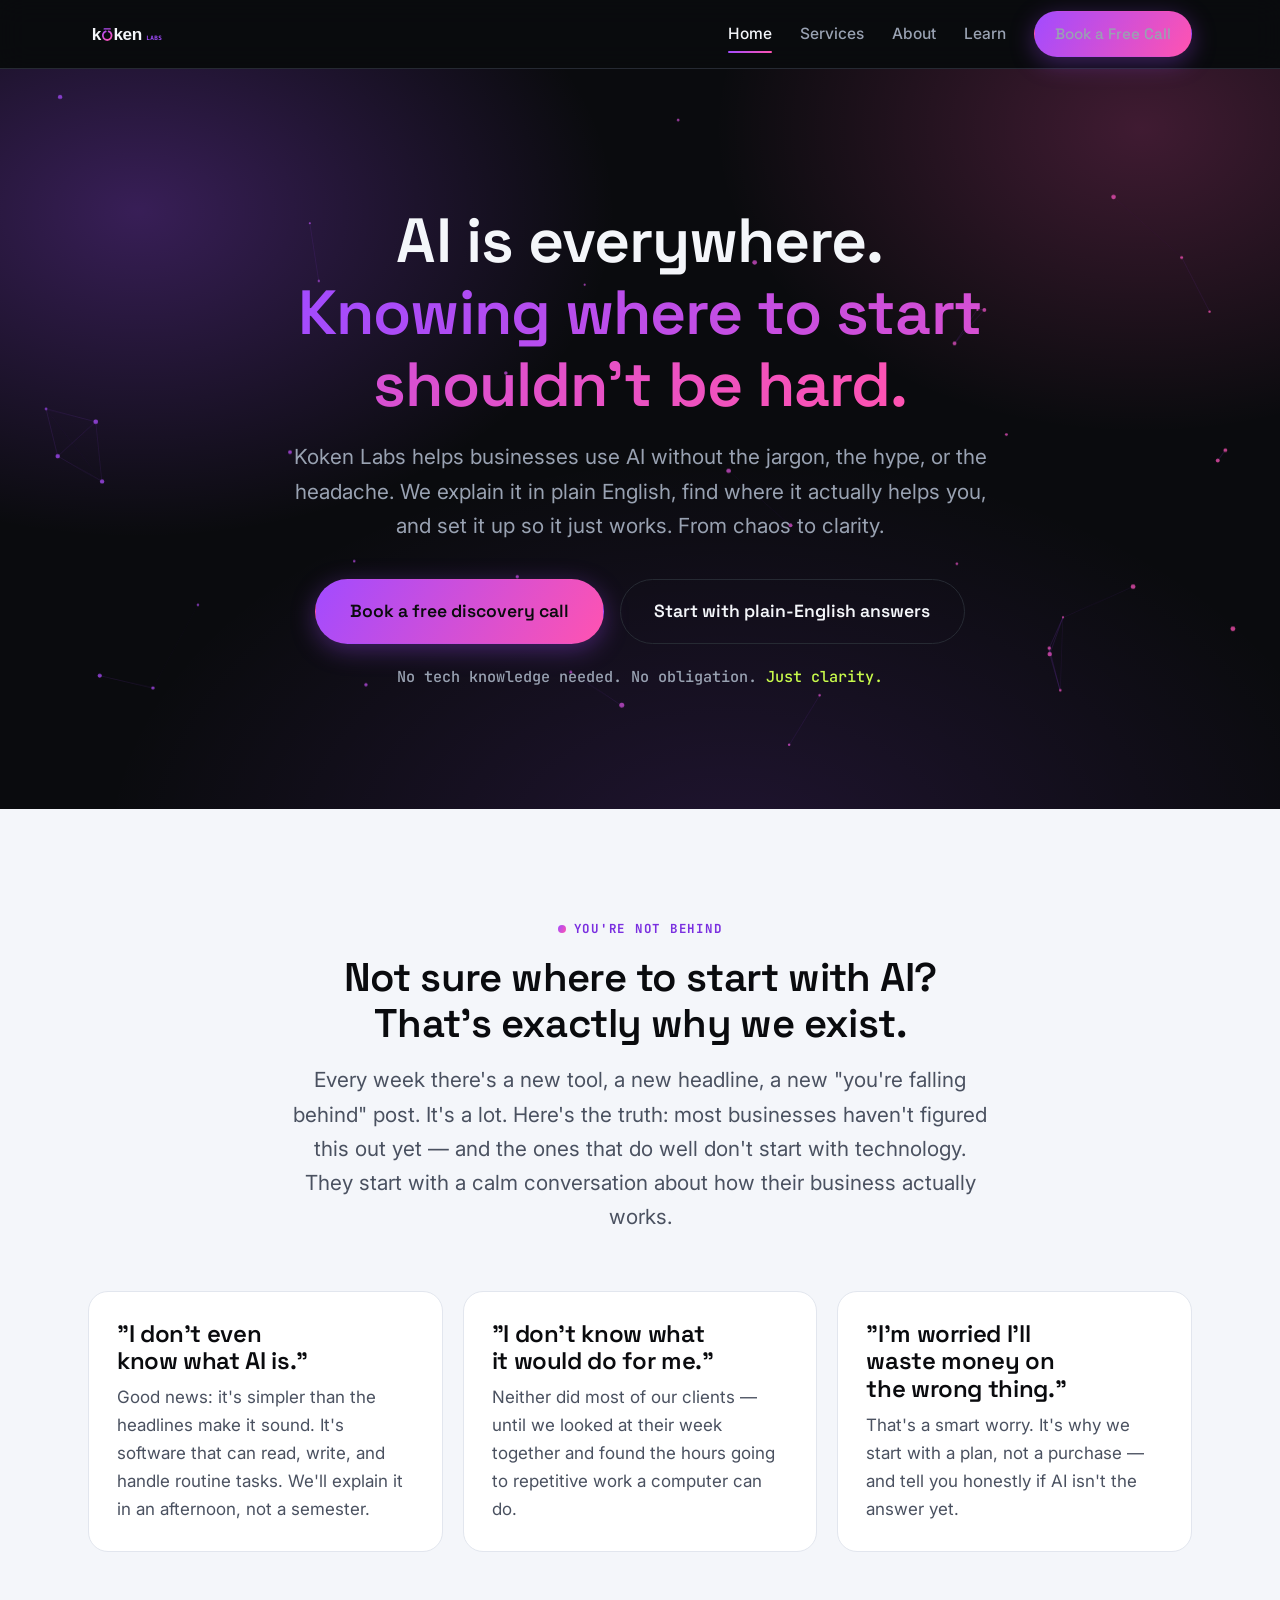
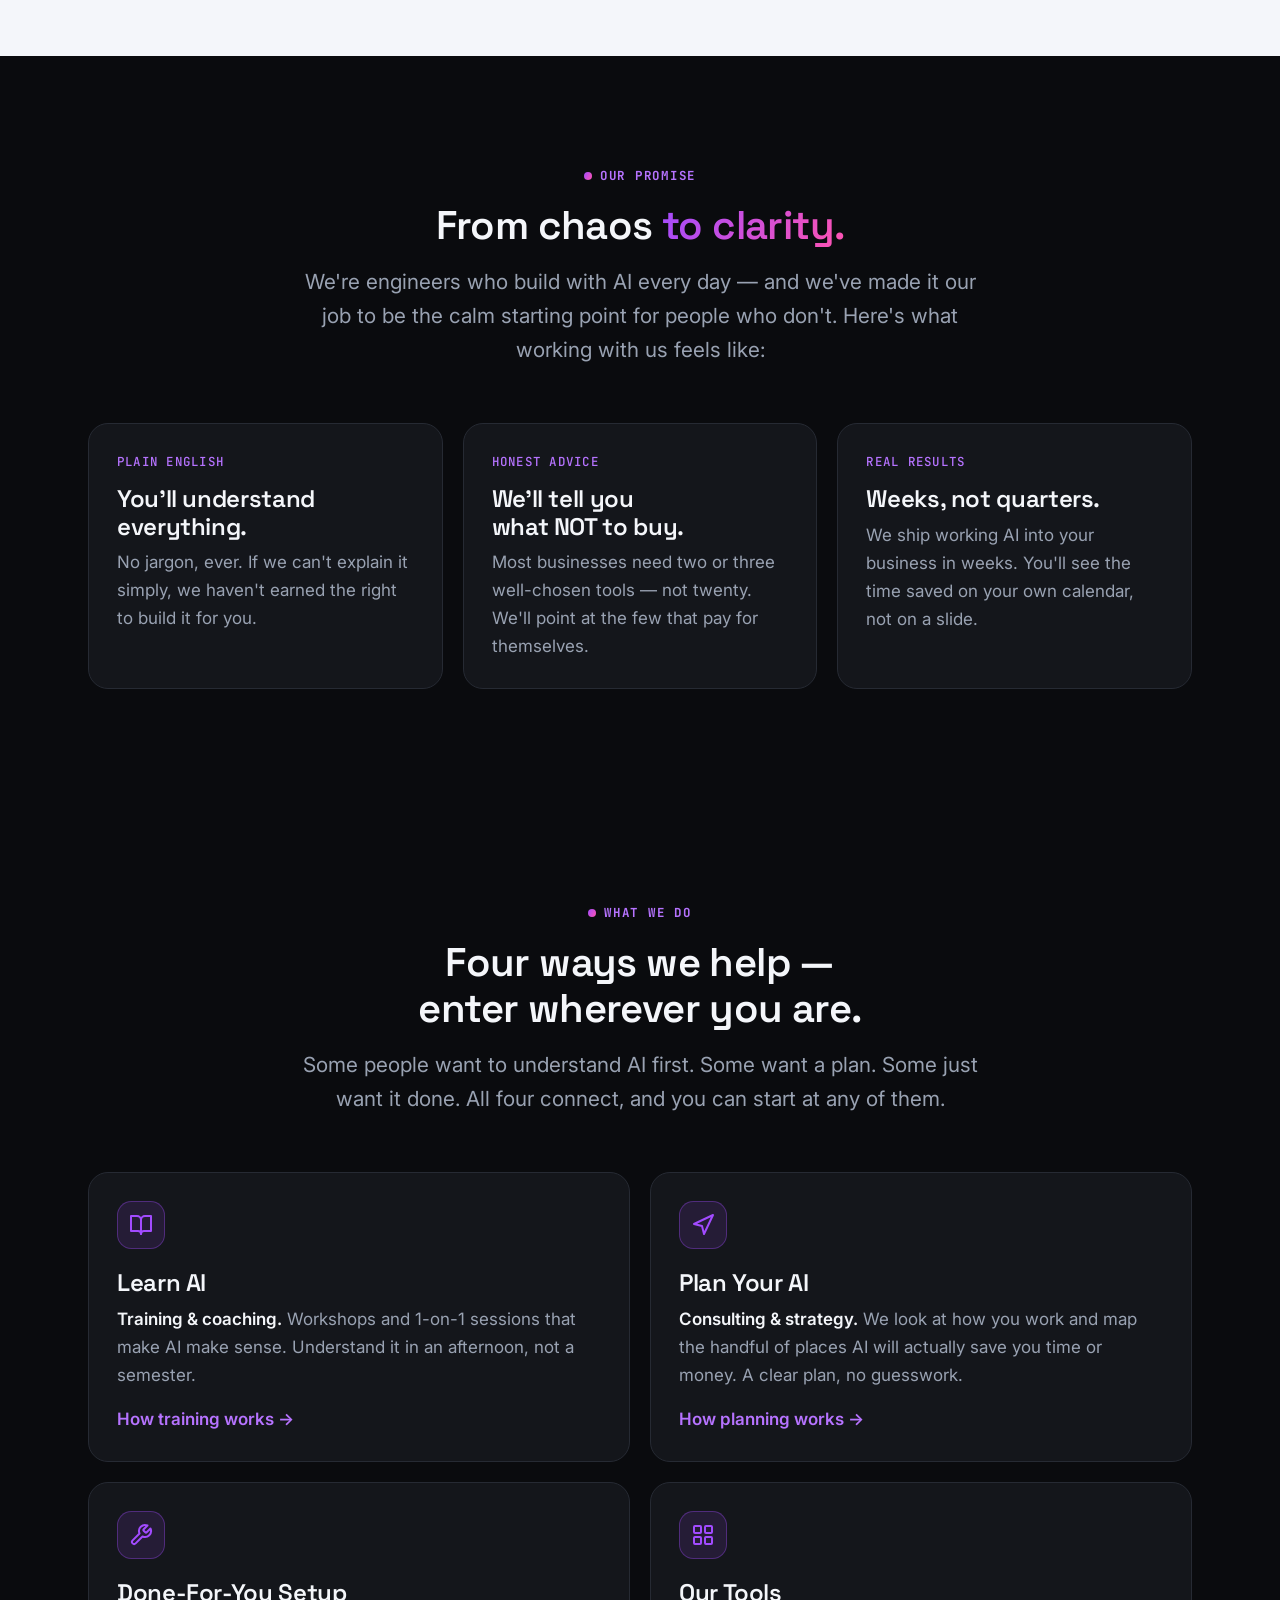
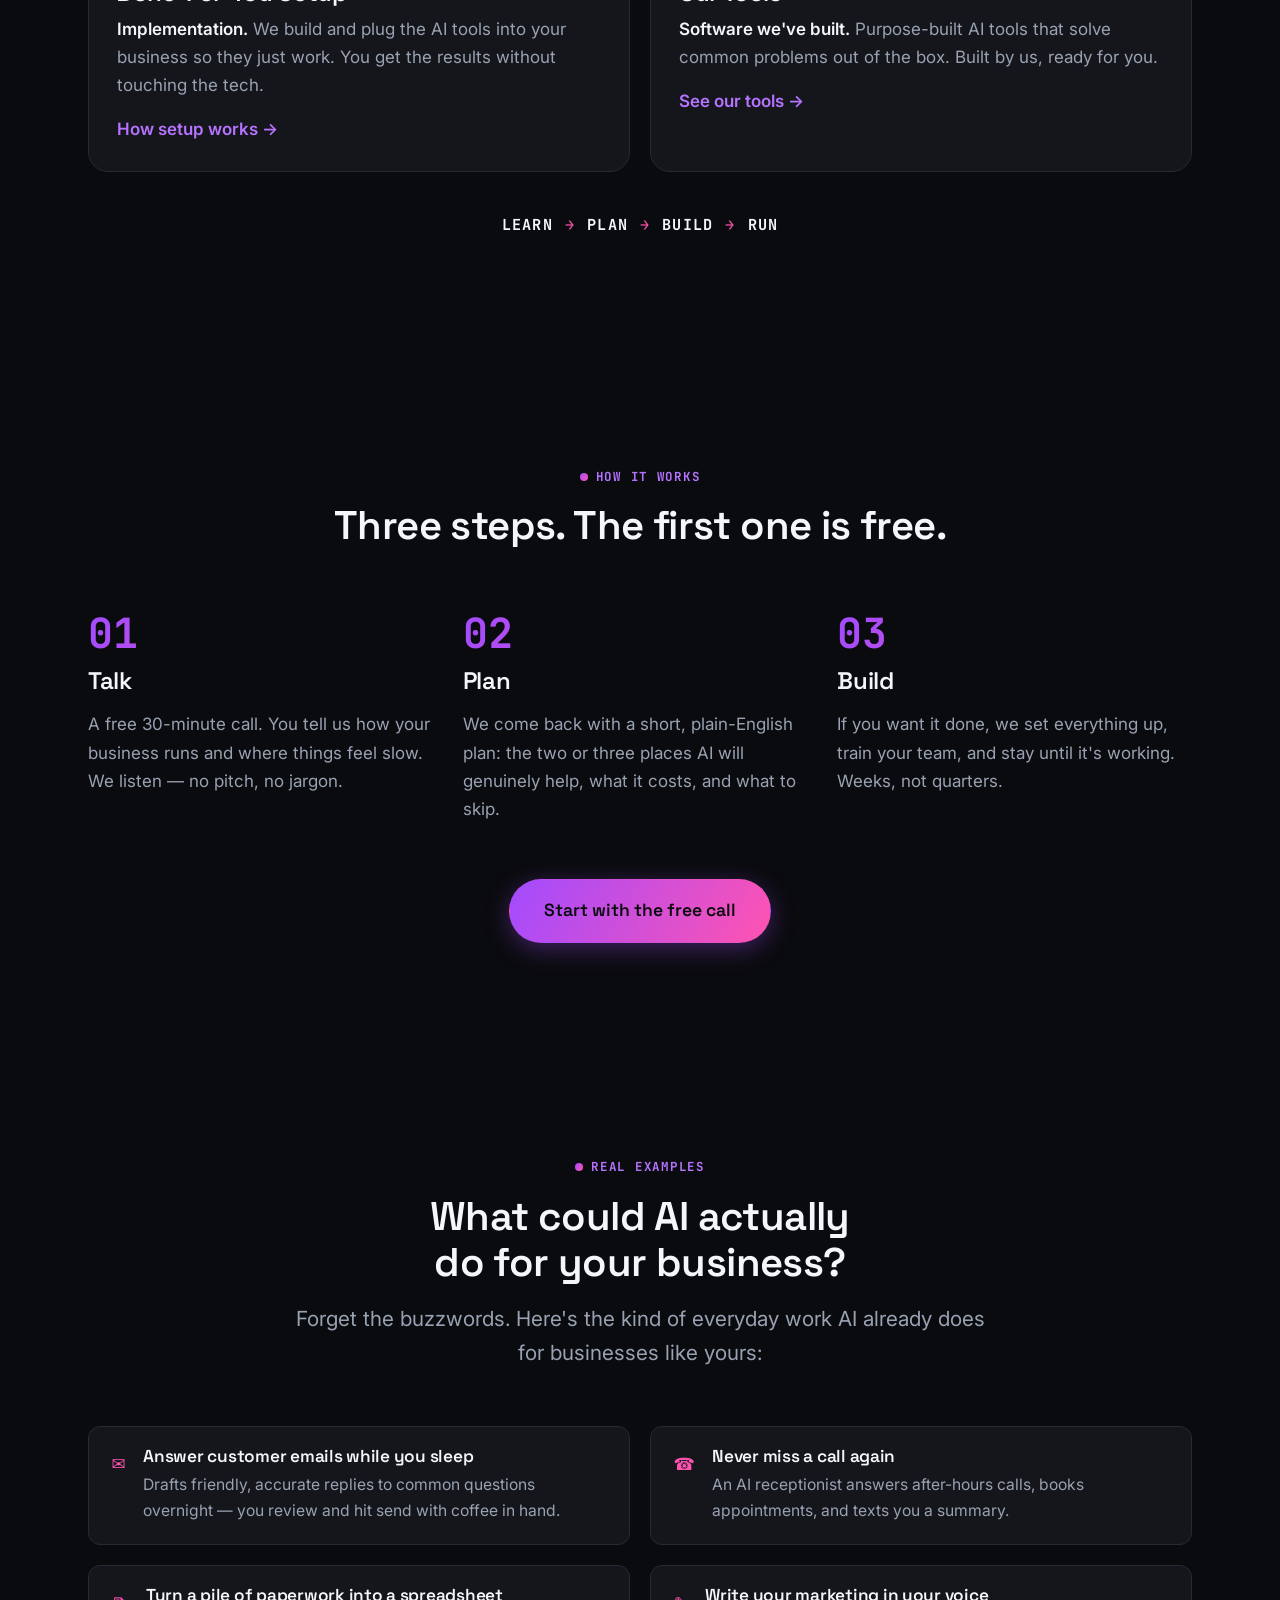
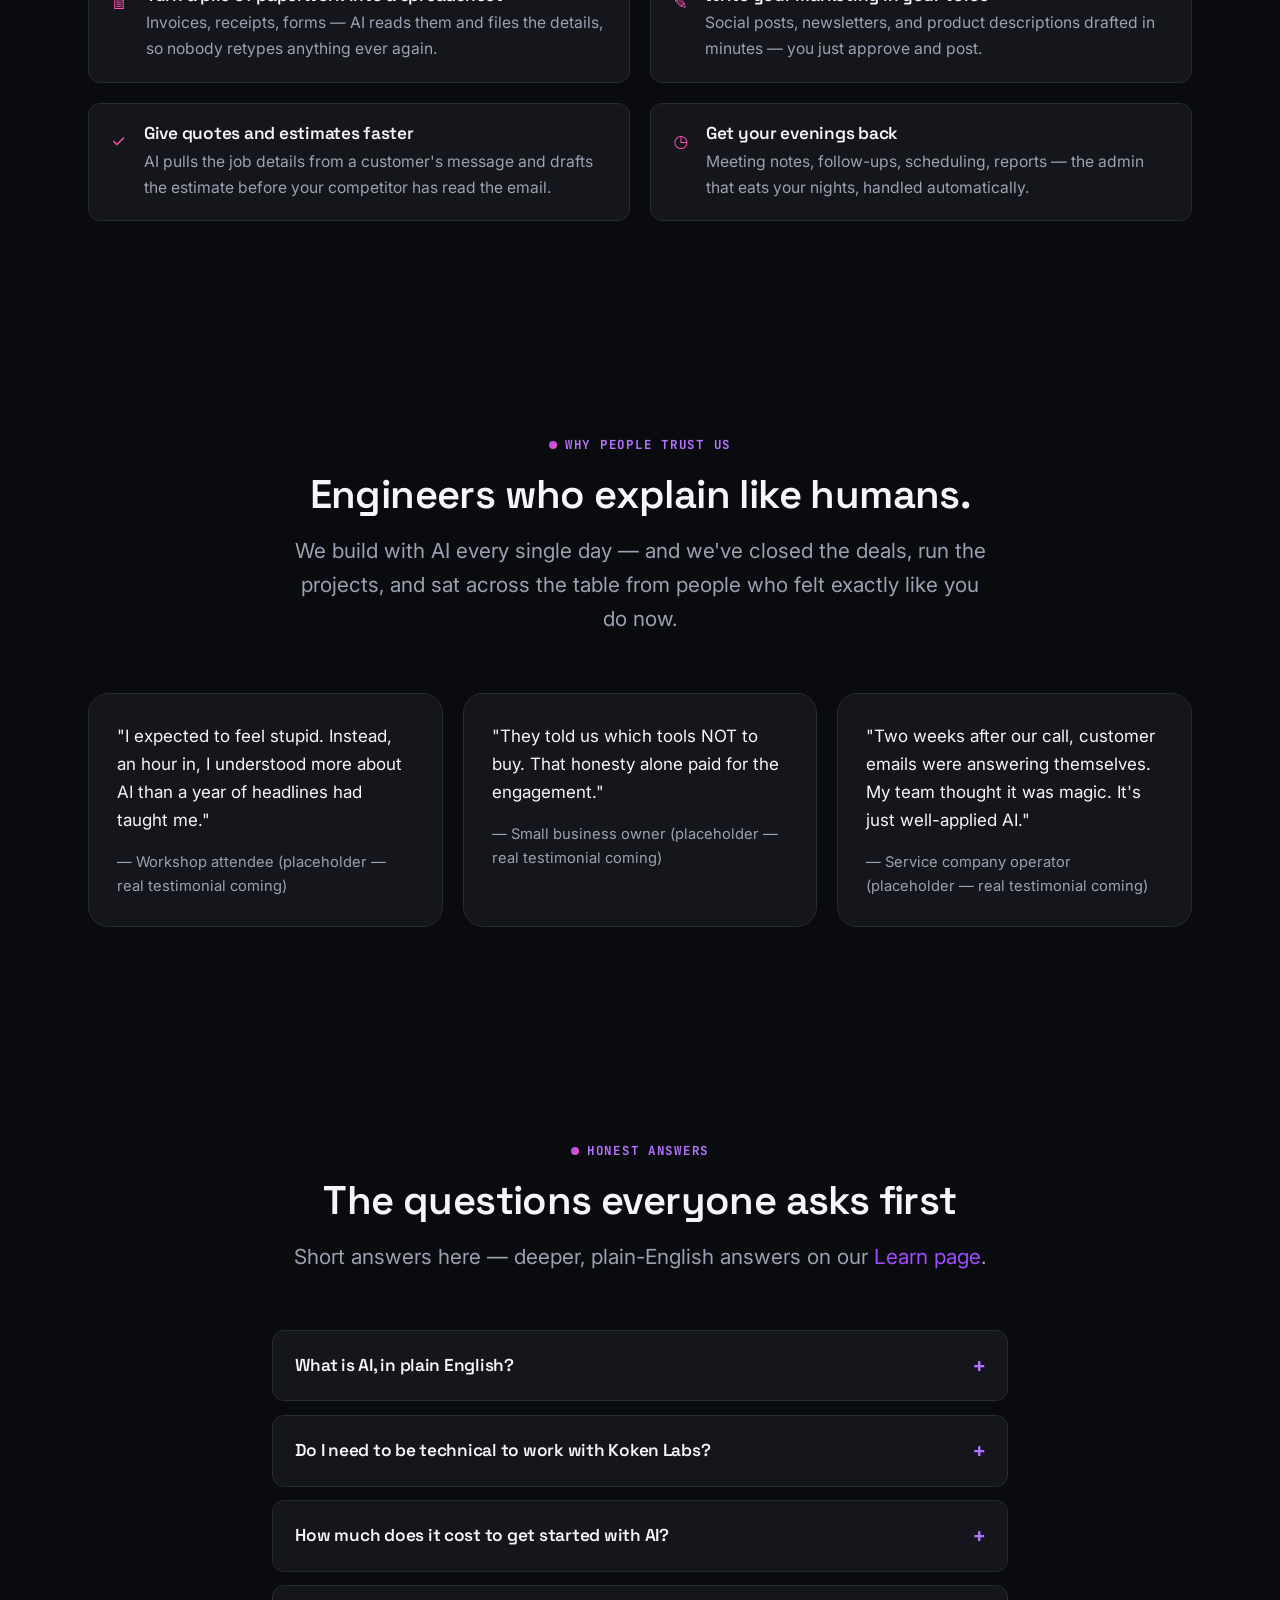
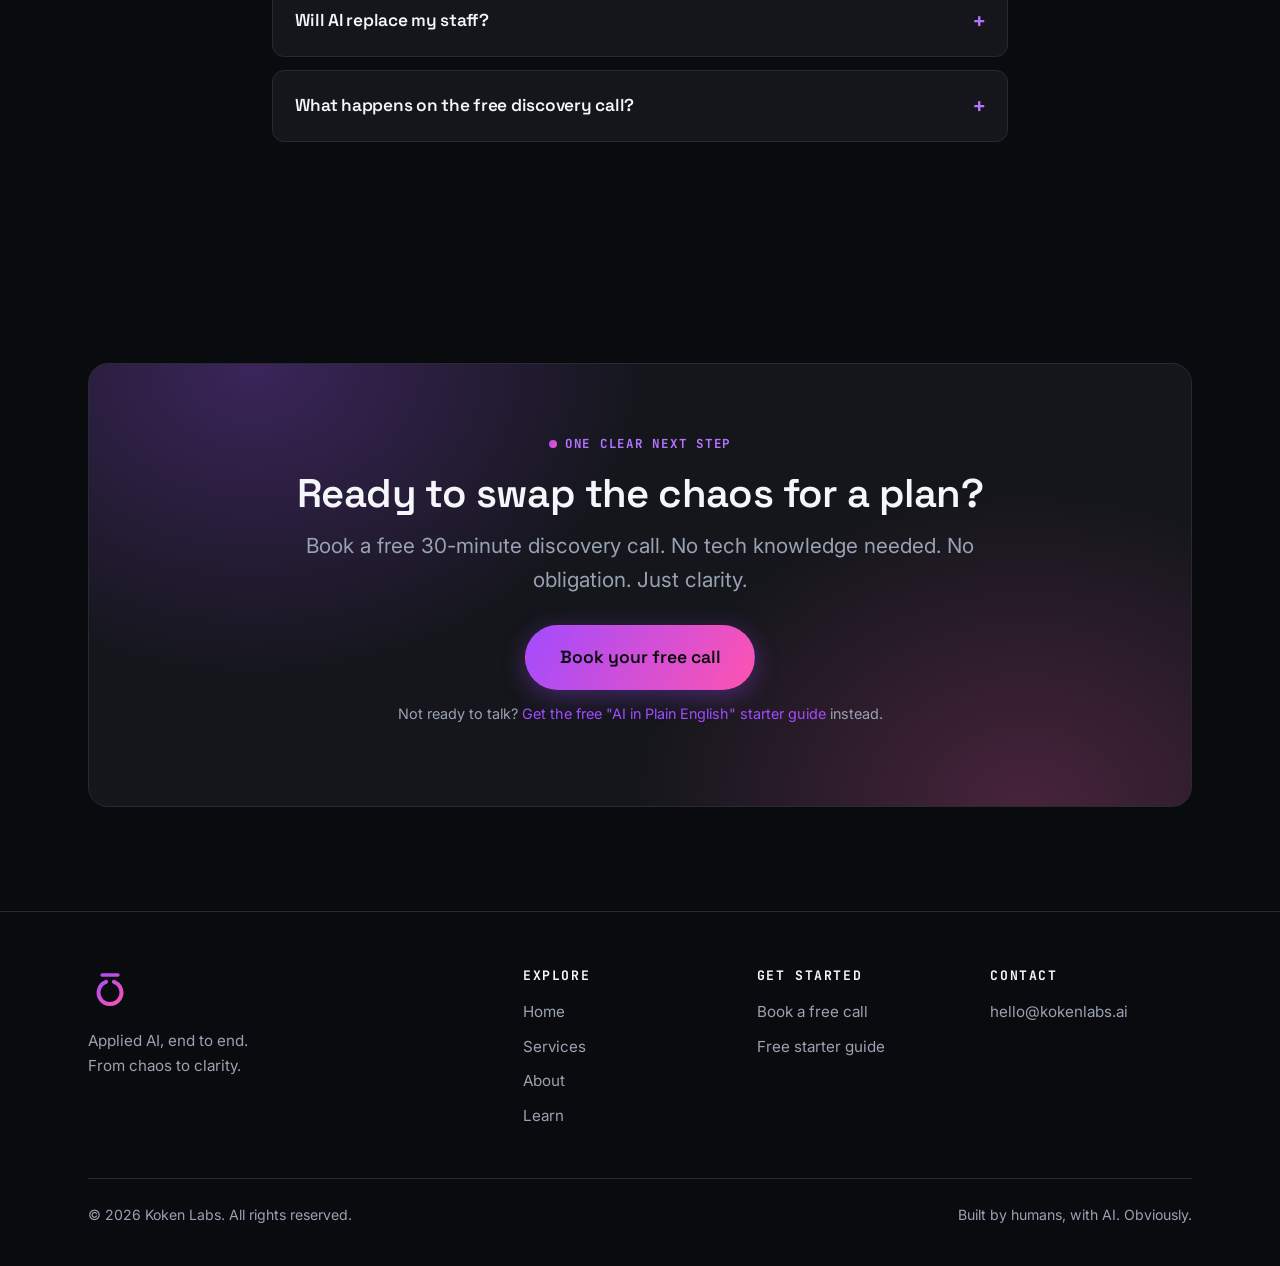
==== commit ae99846e: "Final launch sweep: add brand OG image, confirm contact email - Generate 1200x630 assets/kokenlabs-o" ====
--- a/index.html
+++ b/index.html
@@ -393,7 +393,7 @@
         <div>
           <h4>Contact</h4>
           <ul>
-            <li><a href="mailto:hello@kokenlabs.ai">hello@kokenlabs.ai</a><!-- PLACEHOLDER: confirm contact email --></li>
+            <li><a href="mailto:hello@kokenlabs.ai">hello@kokenlabs.ai</a></li>
           </ul>
         </div>
       </div>
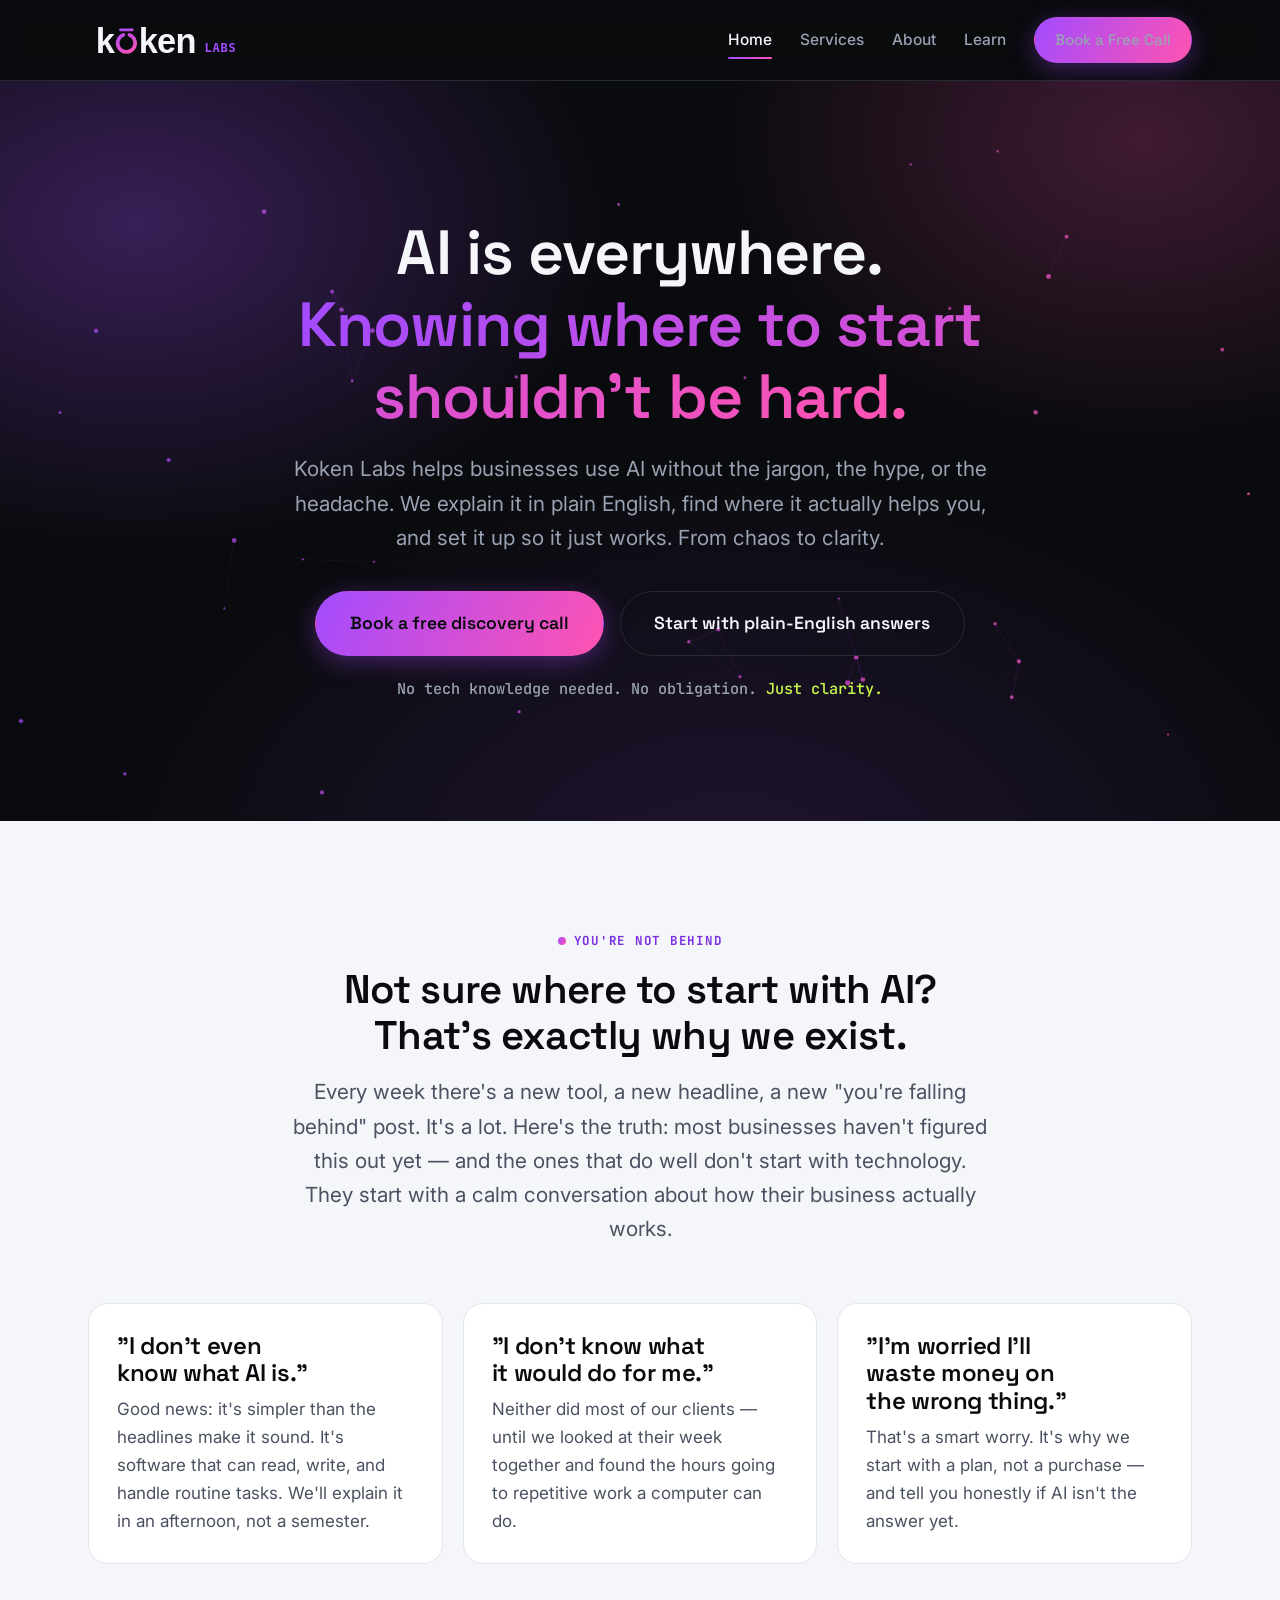
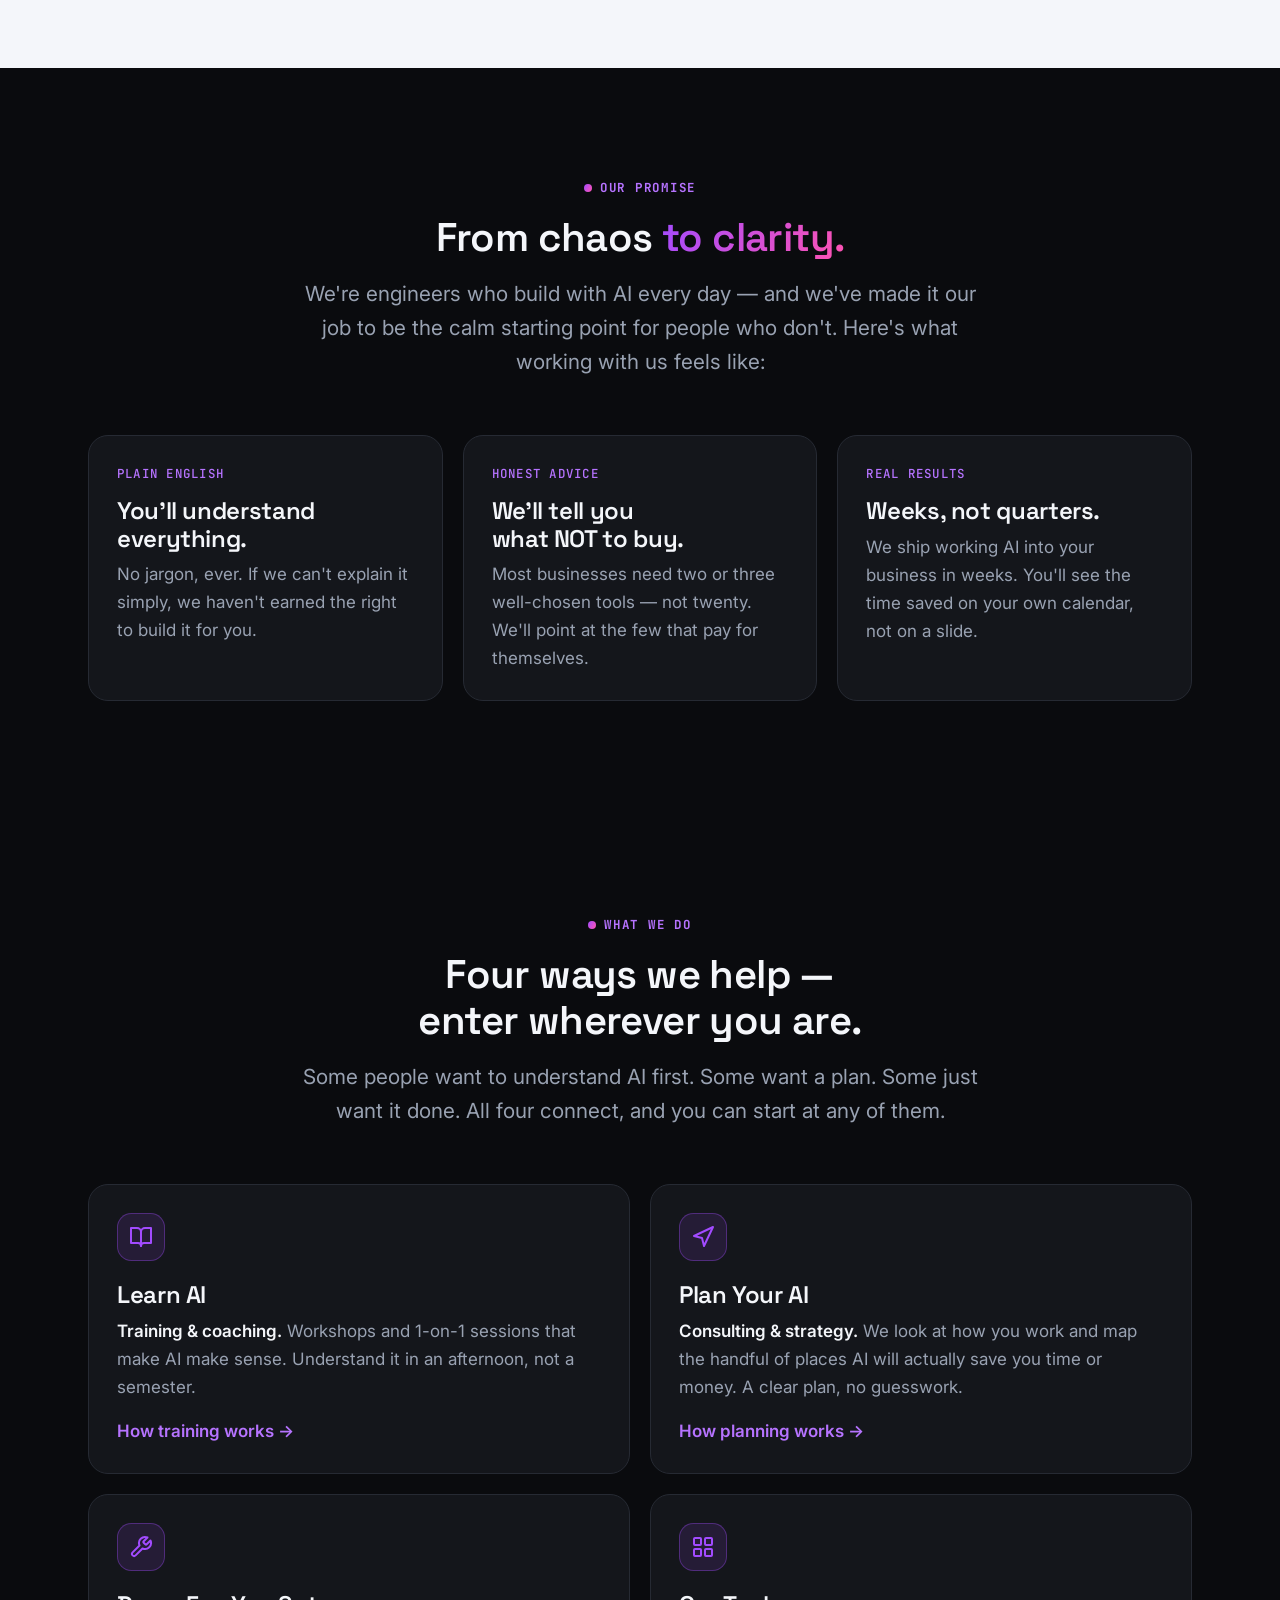
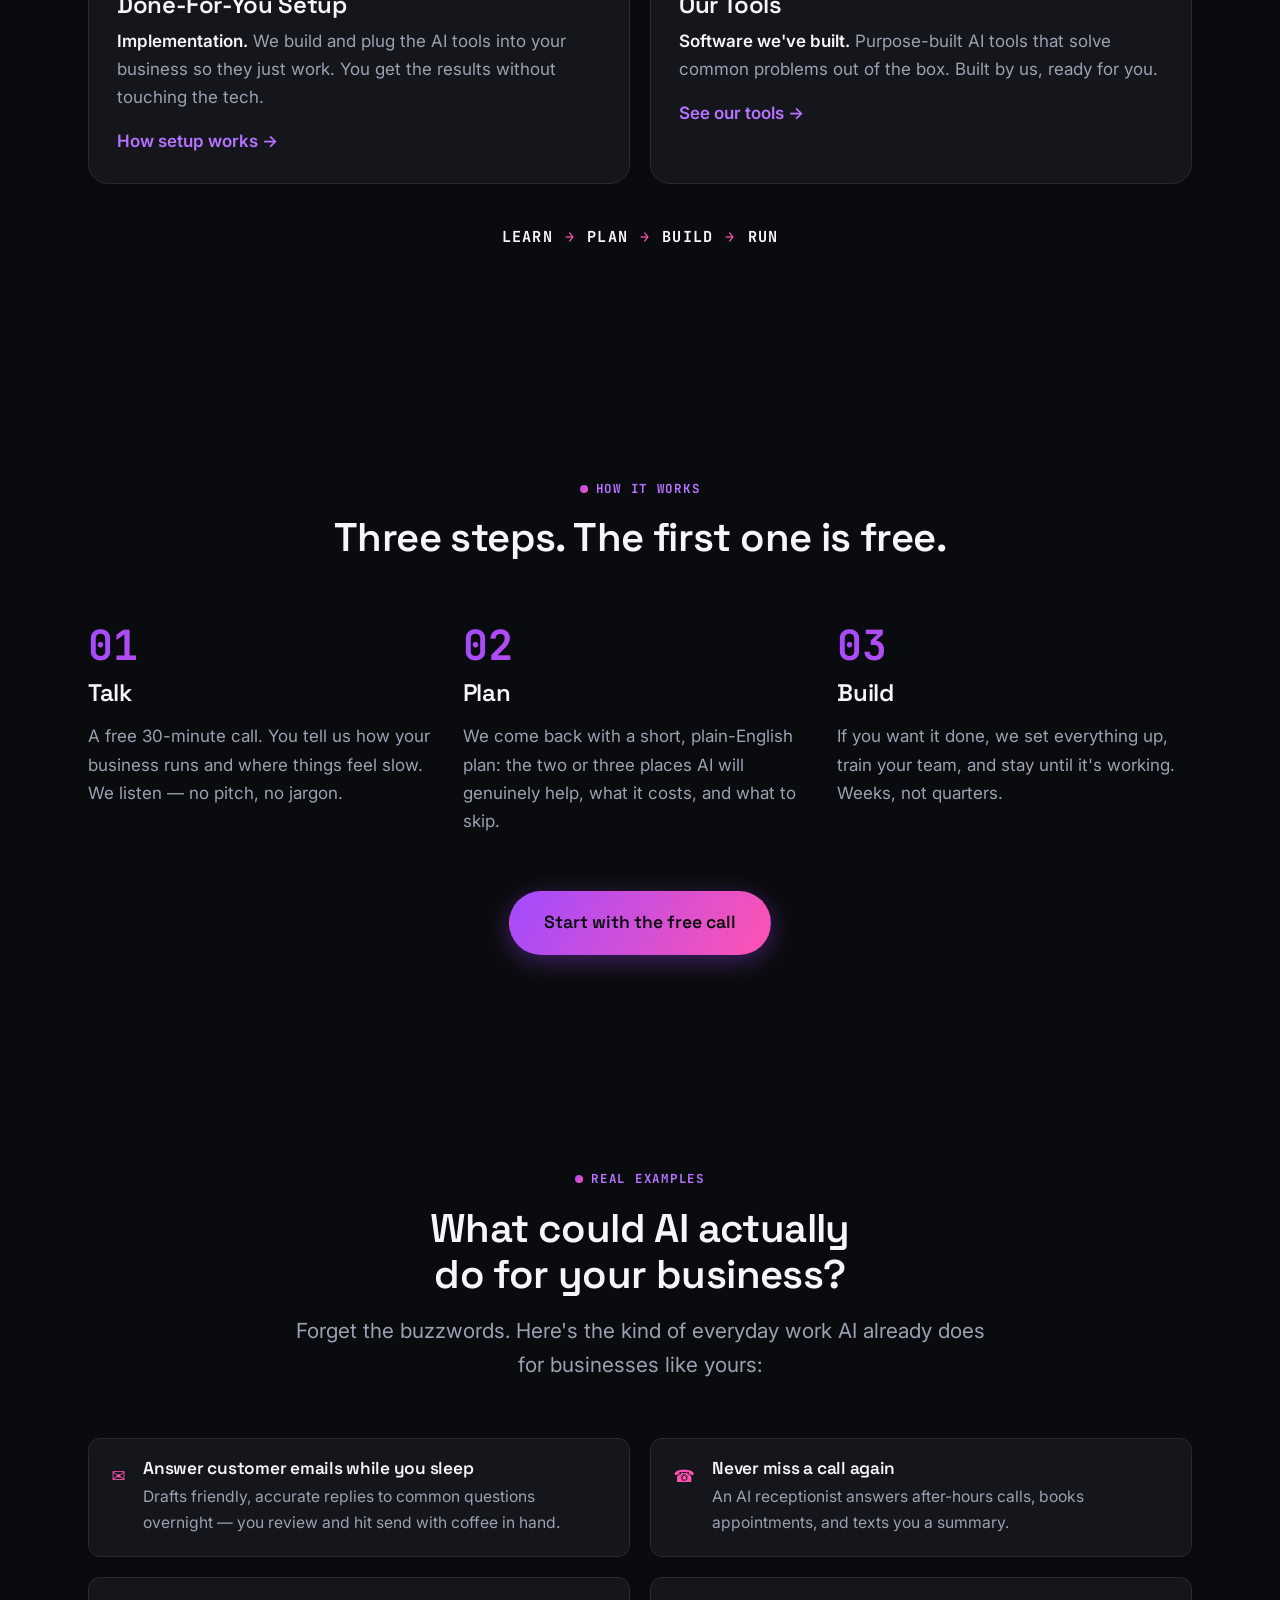
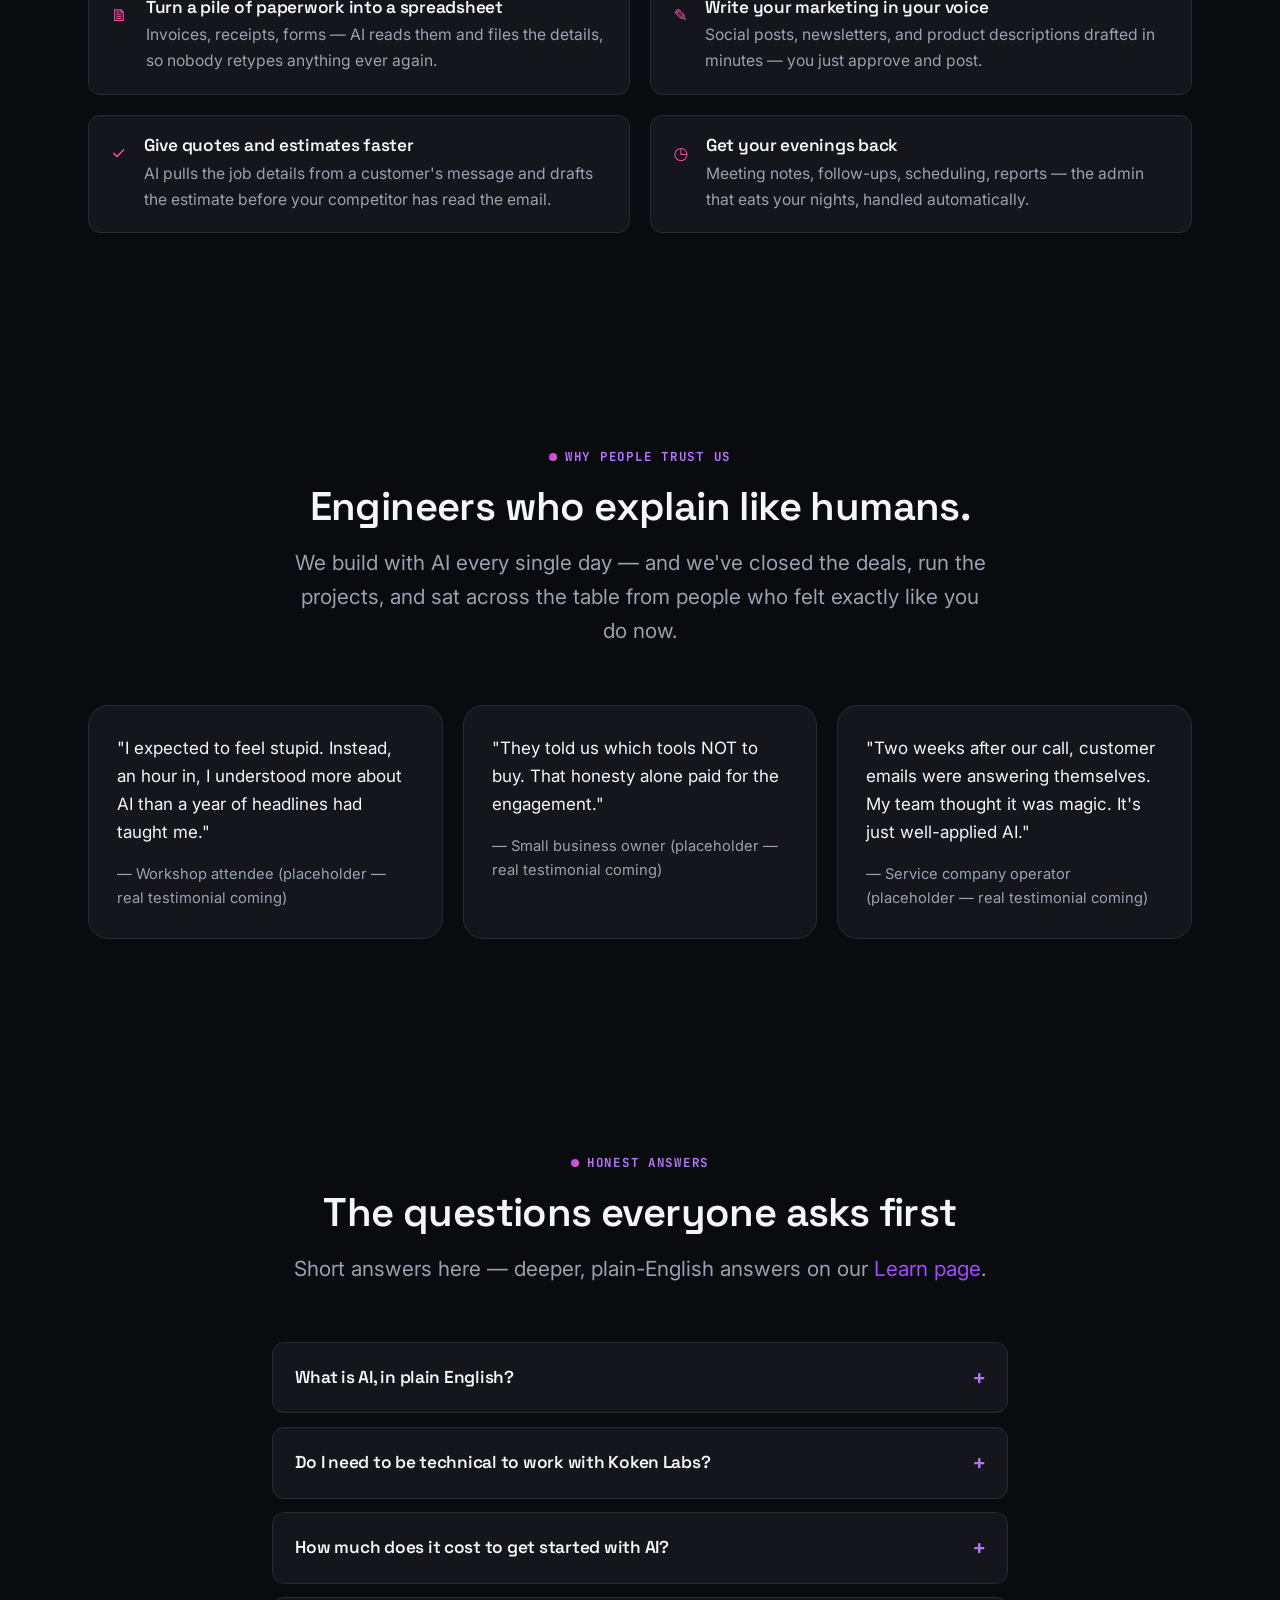
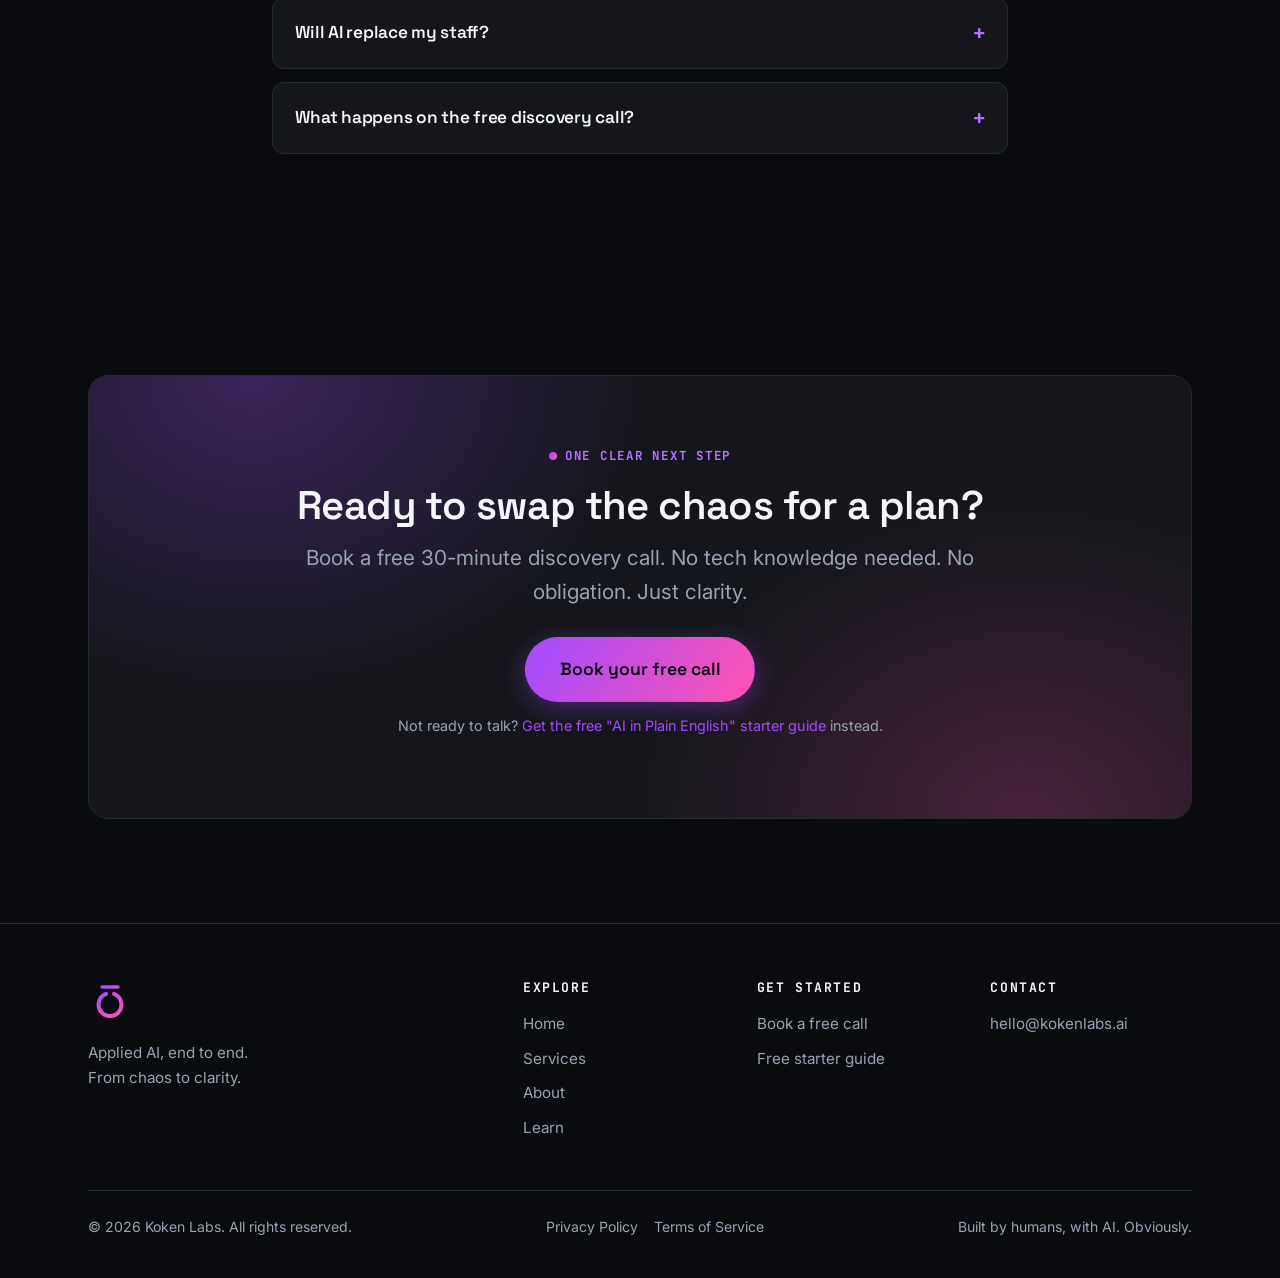
==== commit c918430d: "Add SMS/A2P compliance: privacy, terms, opt-in page, form consent, footer links" ====
--- a/index.html
+++ b/index.html
@@ -399,6 +399,10 @@
       </div>
       <div class="footer-bottom">
         <span>© 2026 Koken Labs. All rights reserved.</span>
+        <nav class="footer-legal" aria-label="Legal">
+          <a href="/privacy.html">Privacy Policy</a>
+          <a href="/terms.html">Terms of Service</a>
+        </nav>
         <span>Built by humans, with AI. Obviously.</span>
       </div>
     </div>
